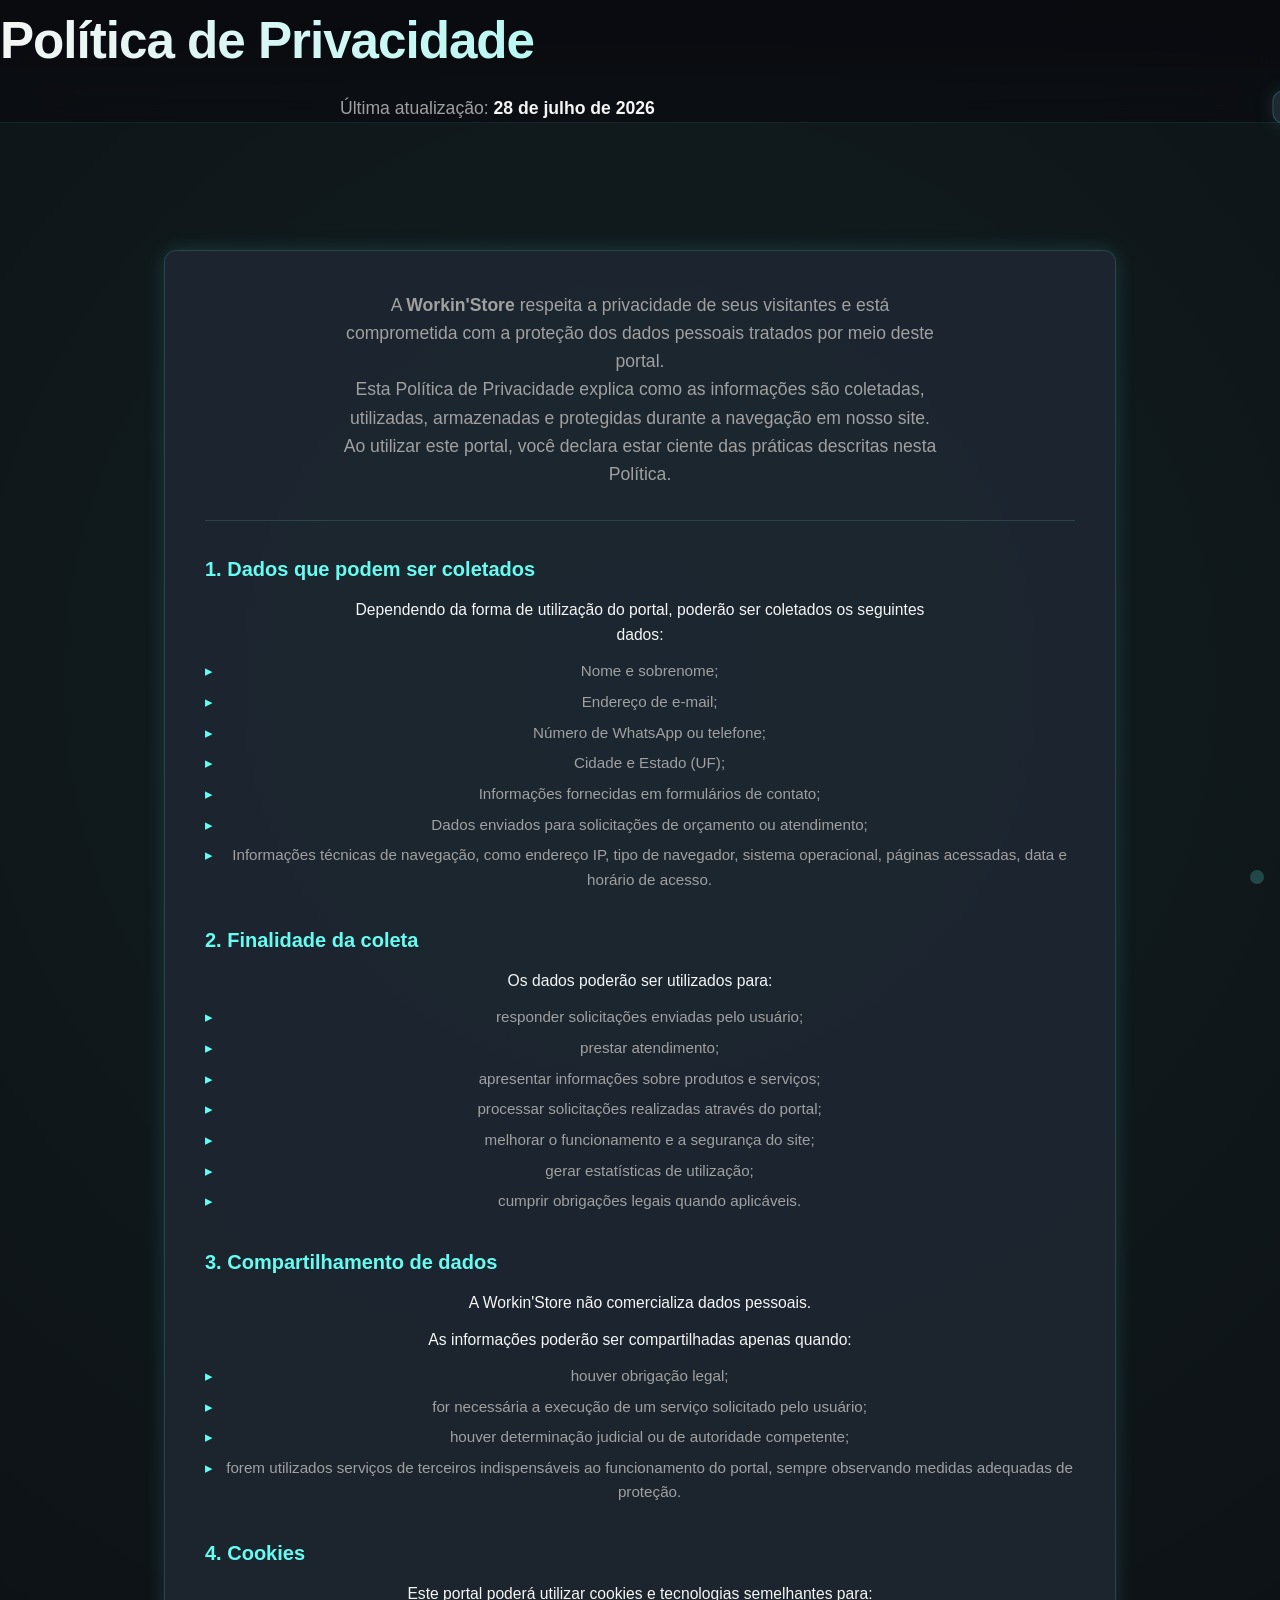
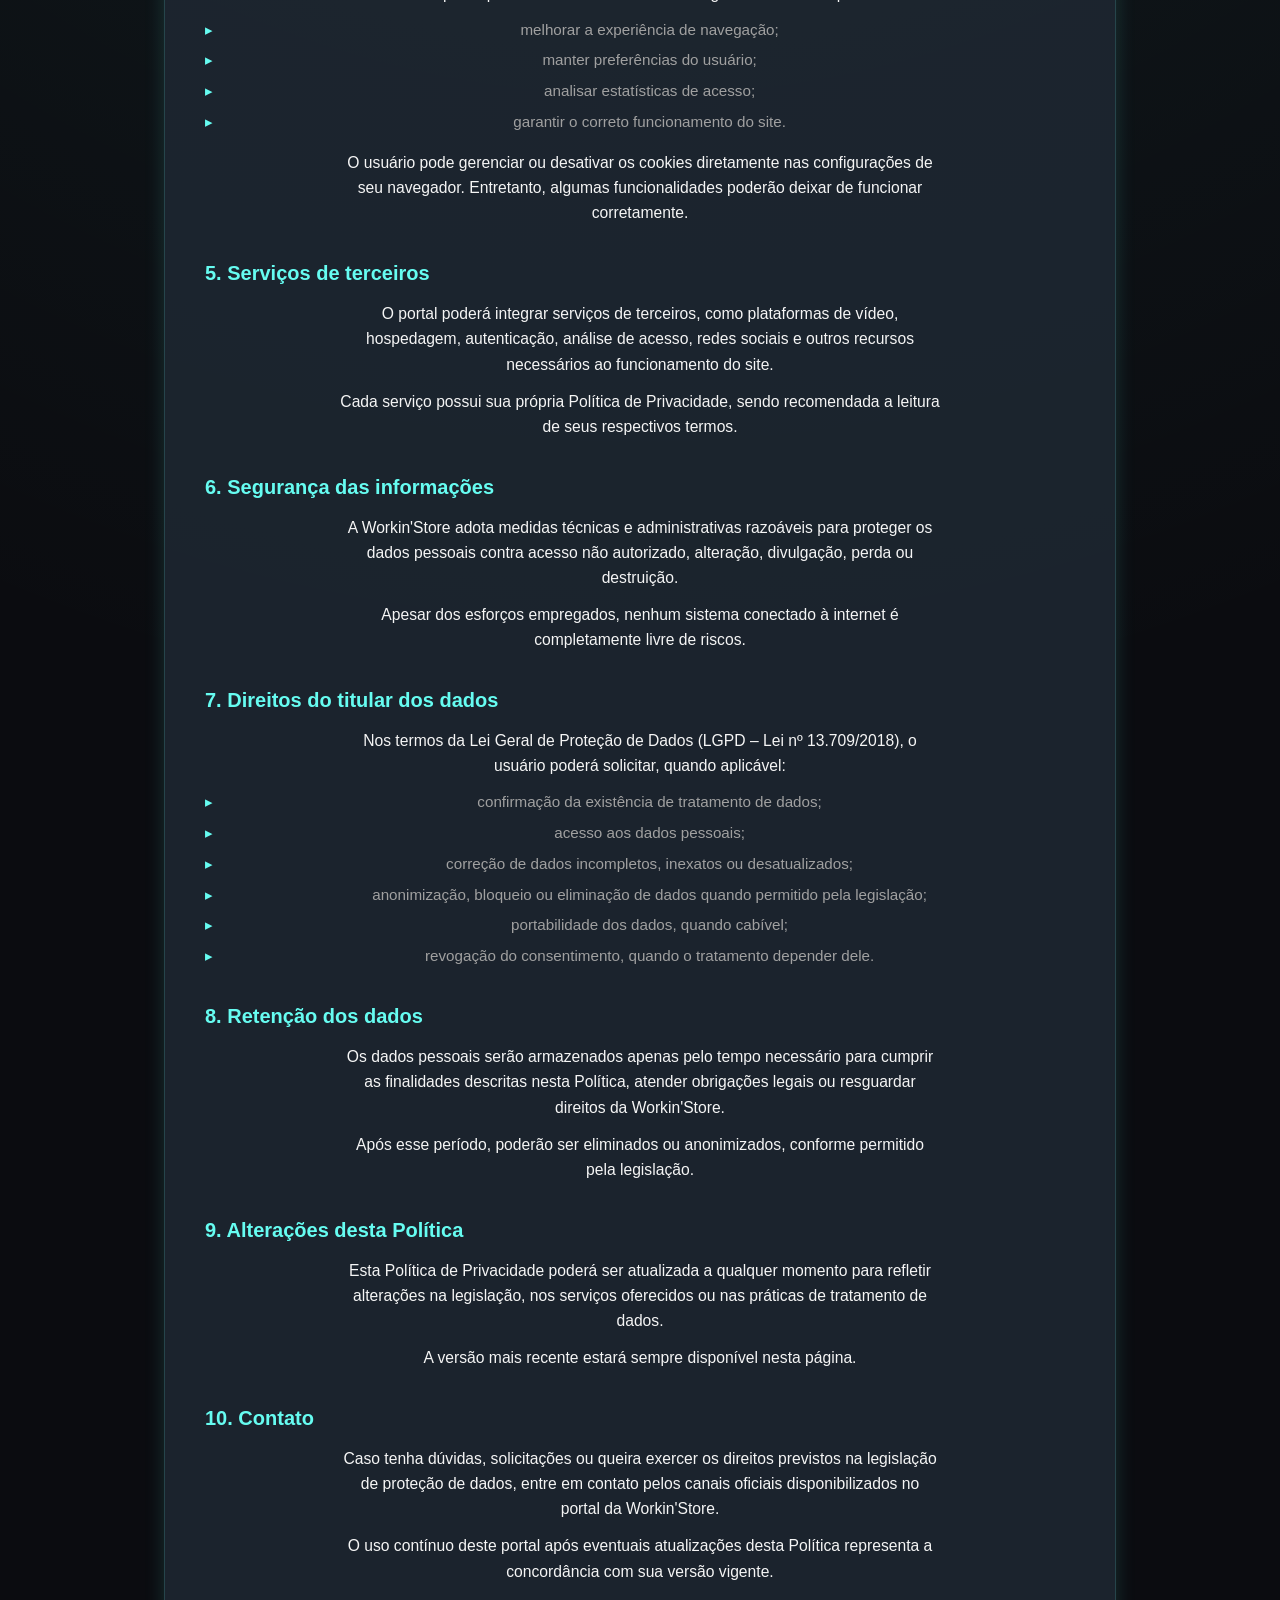
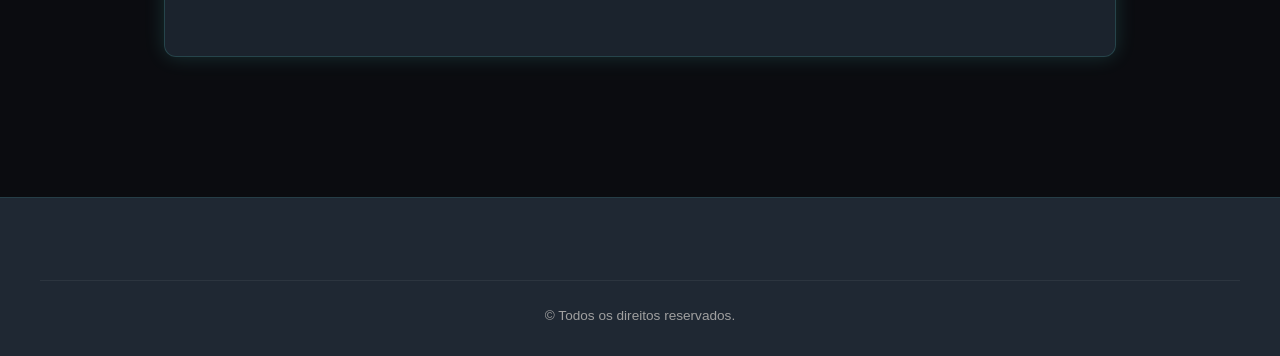
==== politicas/index.html @ 2ddf93f5 "Update index.html" ====
<!DOCTYPE html>
<html lang="pt-BR">
<head>
  <meta charset="UTF-8">
  <meta name="viewport" content="width=device-width, initial-scale=1.0">
  <title>Workin'Store | Políticas de privacidade</title>
  <meta name="description" content="Catálogo de produtos gamer com menu personalizável, admin exclusivo e integração Firebase.">
  <link rel="icon" type="image/x-icon" href="fav.ico">
  <link rel="stylesheet" href="style.css">
</head>
<body>

  <!-- Header / Navbar -->
  <header id="main-header">
    <nav>
      <a href="#" class="brand-area">
        <img id="logo-square" class="logo-square" src="[data-uri]" alt="Logo quadrado">
        <img id="logo-wide" class="logo-wide hidden" src="" alt="Logo escrito">
      </a>

      <ul class="menu-desktop" id="menu-desktop">
        <!-- Menu renderizado via JS -->
      </ul>

      <button class="menu-toggle-btn" onclick="toggleMobileMenu()" aria-label="Abrir menu">☰</button>
    </nav>
  </header>

  <!-- Mobile menu -->
  <div class="mobile-menu" id="mobile-menu">
    <ul id="mobile-menu-list">
      <!-- Menu mobile renderizado via JS -->
    </ul>
  </div>

  <!-- Hero -->
  <section class="hero">

 <!-- Seção da Política de Privacidade -->
<section class="privacy-section">
  <div class="privacy-container">
    <header class="privacy-header">
      <h1 class="privacy-title">Política de Privacidade</h1>
      <p class="privacy-updated">Última atualização: <span>28 de julho de 2026</span></p>
    </header>

    <div class="privacy-content">
      <p class="privacy-intro">A <strong>Workin'Store</strong> respeita a privacidade de seus visitantes e está comprometida com a proteção dos dados pessoais tratados por meio deste portal.</p>
      <p class="privacy-intro">Esta Política de Privacidade explica como as informações são coletadas, utilizadas, armazenadas e protegidas durante a navegação em nosso site.</p>
      <p class="privacy-intro">Ao utilizar este portal, você declara estar ciente das práticas descritas nesta Política.</p>

      <hr class="privacy-divider">

      <article class="privacy-block">
        <h2>1. Dados que podem ser coletados</h2>
        <p>Dependendo da forma de utilização do portal, poderão ser coletados os seguintes dados:</p>
        <ul class="privacy-list">
          <li>Nome e sobrenome;</li>
          <li>Endereço de e-mail;</li>
          <li>Número de WhatsApp ou telefone;</li>
          <li>Cidade e Estado (UF);</li>
          <li>Informações fornecidas em formulários de contato;</li>
          <li>Dados enviados para solicitações de orçamento ou atendimento;</li>
          <li>Informações técnicas de navegação, como endereço IP, tipo de navegador, sistema operacional, páginas acessadas, data e horário de acesso.</li>
        </ul>
      </article>

      <article class="privacy-block">
        <h2>2. Finalidade da coleta</h2>
        <p>Os dados poderão ser utilizados para:</p>
        <ul class="privacy-list">
          <li>responder solicitações enviadas pelo usuário;</li>
          <li>prestar atendimento;</li>
          <li>apresentar informações sobre produtos e serviços;</li>
          <li>processar solicitações realizadas através do portal;</li>
          <li>melhorar o funcionamento e a segurança do site;</li>
          <li>gerar estatísticas de utilização;</li>
          <li>cumprir obrigações legais quando aplicáveis.</li>
        </ul>
      </article>

      <article class="privacy-block">
        <h2>3. Compartilhamento de dados</h2>
        <p>A Workin'Store não comercializa dados pessoais.</p>
        <p>As informações poderão ser compartilhadas apenas quando:</p>
        <ul class="privacy-list">
          <li>houver obrigação legal;</li>
          <li>for necessária a execução de um serviço solicitado pelo usuário;</li>
          <li>houver determinação judicial ou de autoridade competente;</li>
          <li>forem utilizados serviços de terceiros indispensáveis ao funcionamento do portal, sempre observando medidas adequadas de proteção.</li>
        </ul>
      </article>

      <article class="privacy-block">
        <h2>4. Cookies</h2>
        <p>Este portal poderá utilizar cookies e tecnologias semelhantes para:</p>
        <ul class="privacy-list">
          <li>melhorar a experiência de navegação;</li>
          <li>manter preferências do usuário;</li>
          <li>analisar estatísticas de acesso;</li>
          <li>garantir o correto funcionamento do site.</li>
        </ul>
        <p>O usuário pode gerenciar ou desativar os cookies diretamente nas configurações de seu navegador. Entretanto, algumas funcionalidades poderão deixar de funcionar corretamente.</p>
      </article>

      <article class="privacy-block">
        <h2>5. Serviços de terceiros</h2>
        <p>O portal poderá integrar serviços de terceiros, como plataformas de vídeo, hospedagem, autenticação, análise de acesso, redes sociais e outros recursos necessários ao funcionamento do site.</p>
        <p>Cada serviço possui sua própria Política de Privacidade, sendo recomendada a leitura de seus respectivos termos.</p>
      </article>

      <article class="privacy-block">
        <h2>6. Segurança das informações</h2>
        <p>A Workin'Store adota medidas técnicas e administrativas razoáveis para proteger os dados pessoais contra acesso não autorizado, alteração, divulgação, perda ou destruição.</p>
        <p>Apesar dos esforços empregados, nenhum sistema conectado à internet é completamente livre de riscos.</p>
      </article>

      <article class="privacy-block">
        <h2>7. Direitos do titular dos dados</h2>
        <p>Nos termos da Lei Geral de Proteção de Dados (LGPD – Lei nº 13.709/2018), o usuário poderá solicitar, quando aplicável:</p>
        <ul class="privacy-list">
          <li>confirmação da existência de tratamento de dados;</li>
          <li>acesso aos dados pessoais;</li>
          <li>correção de dados incompletos, inexatos ou desatualizados;</li>
          <li>anonimização, bloqueio ou eliminação de dados quando permitido pela legislação;</li>
          <li>portabilidade dos dados, quando cabível;</li>
          <li>revogação do consentimento, quando o tratamento depender dele.</li>
        </ul>
      </article>

      <article class="privacy-block">
        <h2>8. Retenção dos dados</h2>
        <p>Os dados pessoais serão armazenados apenas pelo tempo necessário para cumprir as finalidades descritas nesta Política, atender obrigações legais ou resguardar direitos da Workin'Store.</p>
        <p>Após esse período, poderão ser eliminados ou anonimizados, conforme permitido pela legislação.</p>
      </article>

      <article class="privacy-block">
        <h2>9. Alterações desta Política</h2>
        <p>Esta Política de Privacidade poderá ser atualizada a qualquer momento para refletir alterações na legislação, nos serviços oferecidos ou nas práticas de tratamento de dados.</p>
        <p>A versão mais recente estará sempre disponível nesta página.</p>
      </article>

      <article class="privacy-block">
        <h2>10. Contato</h2>
        <p>Caso tenha dúvidas, solicitações ou queira exercer os direitos previstos na legislação de proteção de dados, entre em contato pelos canais oficiais disponibilizados no portal da Workin'Store.</p>
        <p>O uso contínuo deste portal após eventuais atualizações desta Política representa a concordância com sua versão vigente.</p>
      </article>
    </div>
  </div>
</section>



  </section>


  <!-- Painel Admin -->
  <section id="admin-panel" class="admin-panel hidden">
    <h2>⚙️ Painel Administrativo</h2>

    <div class="admin-tabs">
      <button class="tab-btn active" id="btn-produtos-tab">Produtos</button>
      <button class="tab-btn" id="btn-menu-tab">Menu</button>
      <button class="tab-btn" id="btn-brand-tab">Marca</button>
      <button class="tab-btn" id="btn-footer-tab">Rodapé</button>
    </div>

    <!-- Produtos -->
    <div id="produtos-tab" class="admin-section active">
      <h3 id="produto-form-title">Adicionar produto</h3>
      <form id="produto-form">
        <div class="form-grid">
          <div class="form-group">
            <label for="produto-titulo">Título</label>
            <input type="text" id="produto-titulo" required>
          </div>
          <div class="form-group">
            <label for="produto-preco">Preço</label>
            <input type="number" id="produto-preco" step="0.01" required>
          </div>
          <div class="form-group full">
            <label for="produto-descricao">Descrição</label>
            <textarea id="produto-descricao" required></textarea>
          </div>
          <div class="form-group">
            <label for="produto-cidades">Cidades / Local de venda</label>
            <input type="text" id="produto-cidades" placeholder="Ex: Nacional ou São Paulo, Rio de Janeiro">
          </div>
          <div class="form-group">
            <label for="produto-comprar">Link de compra</label>
            <input type="url" id="produto-comprar" placeholder="https://...">
          </div>
          <div class="form-group">
            <label for="produto-imagem-file">Imagem do produto (arquivo)</label>
            <input type="file" id="produto-imagem-file" accept="image/*">
          </div>
          <div class="form-group">
            <label for="produto-imagem-url">ou imagem por link externo</label>
            <input type="url" id="produto-imagem-url" placeholder="https://...">
          </div>
          <div class="form-group full">
            <label>Gatilhos de marketing</label>
            <div id="triggers-options"></div>
          </div>
        </div>
        <div class="form-actions">
          <button type="submit" class="btn-save">Salvar produto</button>
          <button type="button" id="produto-cancel" class="btn-cancel hidden">Cancelar</button>
        </div>
      </form>

      <h3 style="margin-top:2rem;">Produtos cadastrados</h3>
      <div class="admin-list" id="produtos-list">
        <!-- Lista via JS -->
      </div>
    </div>

    <!-- Menu -->
    <div id="menu-tab" class="admin-section">
      <div class="help-text">
        <strong>Como criar um menu misto (links diretos + submenus):</strong><br>
        • Para um <strong>link direto</strong> no topo, preencha <em>Nome</em> e <em>Link</em> e deixe <em>Item pai</em> como "Nenhum".<br>
        • Para criar um <strong>submenu</strong>, primeiro cadastre o item de topo (pode deixar o link em branco). Depois, ao cadastrar um novo item, selecione esse item como <em>Item pai</em>. O sistema detecta automaticamente: itens com filhos viram botões de submenu; itens sem filhos viram links diretos.<br>
        • Os subitens sempre aparecem como links dentro do menu expandido.
      </div>

      <h3 id="menu-form-title">Adicionar item de menu</h3>
      <form id="menu-form">
        <div class="form-grid">
          <div class="form-group">
            <label for="menu-name">Nome</label>
            <input type="text" id="menu-name" required>
          </div>
          <div class="form-group">
            <label for="menu-link">Link</label>
            <input type="text" id="menu-link" placeholder="#produtos ou https://...">
          </div>
          <div class="form-group">
            <label for="menu-parent">Item pai</label>
            <select id="menu-parent">
              <option value="">Nenhum (item de topo)</option>
              <!-- Preenchido via JS -->
            </select>
          </div>
        </div>
        <div class="form-actions">
          <button type="submit" class="btn-save">Salvar item</button>
          <button type="button" id="menu-cancel" class="btn-cancel hidden">Cancelar</button>
        </div>
      </form>

      <h3 style="margin-top:2rem;">Itens do menu</h3>
      <div class="admin-list" id="menu-list">
        <!-- Lista via JS -->
      </div>
    </div>

    <!-- Marca -->
    <div id="brand-tab" class="admin-section">
      <h3>Logo e identidade</h3>
      <form id="brand-form">
        <div class="form-grid">
          <div class="form-group">
            <label for="brand-square-file">Logo quadrada (arquivo)</label>
            <input type="file" id="brand-square-file" accept="image/*">
          </div>
          <div class="form-group">
            <label for="brand-square-url">ou logo quadrada por link</label>
            <input type="url" id="brand-square-url" placeholder="https://...">
          </div>
          <div class="form-group">
            <label for="brand-wide-file">Logo escrita larga (arquivo)</label>
            <input type="file" id="brand-wide-file" accept="image/*">
          </div>
          <div class="form-group">
            <label for="brand-wide-url">ou logo escrita por link</label>
            <input type="url" id="brand-wide-url" placeholder="https://...">
          </div>
        </div>
        <div class="form-actions">
          <button type="submit" class="btn-save">Salvar marca</button>
        </div>
      </form>
    </div>

    <!-- Rodapé -->
    <div id="footer-tab" class="admin-section">
      <h3>Rodapé</h3>
      <form id="footer-form">
        <div class="form-grid">
          <div class="form-group full">
            <label for="footer-copyright">Texto de direitos reservados</label>
            <input type="text" id="footer-copyright-input">
          </div>
          <div class="form-group full">
            <label for="footer-columns-json">Colunas e links (JSON)</label>
            <textarea id="footer-columns-json" rows="10"></textarea>
          </div>
        </div>
        <div class="form-actions">
          <button type="submit" class="btn-save">Salvar rodapé</button>
        </div>
      </form>
    </div>

    <button id="logout-btn" class="btn-danger" style="margin-top:2rem;" type="button">Sair da área administrativa</button>
  </section>

  <!-- Footer -->
  <footer>
    <div class="footer-content" id="footer-columns">
      <!-- Colunas via JS -->
    </div>
    <div class="footer-bottom">
      <p id="footer-copyright">© Todos os direitos reservados.</p>
    </div>
  </footer>

  <!-- Área restrita discreta -->
  <div class="restricted-dot" id="restricted-dot" title="Área restrita"></div>

  <!-- Modal Login -->
  <div class="modal-overlay" id="login-modal">
    <div class="modal" style="max-width:420px;">
      <div class="modal-header">
        <h3>Área restrita</h3>
        <button class="modal-close" aria-label="Fechar">×</button>
      </div>
      <div class="modal-body">
        <div id="login-loader" class="login-loader">
          <div class="spinner"></div>
          <p class="login-message">Autenticando...</p>
        </div>
        <form id="login-form">
          <div class="form-grid">
            <div class="form-group full">
              <label for="login-email">E-mail</label>
              <input type="email" id="login-email" required autofocus>
            </div>
            <div class="form-group full">
              <label for="login-password">Senha</label>
              <input type="password" id="login-password" required>
            </div>
          </div>
          <button type="submit" class="btn-primary" style="margin-top:1rem;">Entrar</button>
        </form>
      </div>
    </div>
  </div>

  <!-- Modal Produto -->
  <div class="modal-overlay" id="produto-modal">
    <div class="modal">
      <div class="modal-header">
        <h3 id="modal-title">Produto</h3>
        <button class="modal-close" aria-label="Fechar">×</button>
      </div>
      <div class="modal-body">
        <img id="modal-img" class="modal-img" src="" alt="Produto">
        <p id="modal-desc" class="modal-desc"></p>
        <div id="modal-triggers" class="modal-triggers"></div>
        <div class="modal-info">
          <div class="info-box">
            <label>Disponibilidade</label>
            <span id="modal-cities"></span>
          </div>
          <div class="info-box">
            <label>Preço</label>
            <span id="modal-price"></span>
          </div>
        </div>
        <a id="modal-buy" href="#" class="btn-primary" target="_blank">Comprar agora</a>
      </div>
    </div>
  </div>

  <!-- Toast -->
  <div id="toast" class="toast"></div>

  <!-- Firebase -->

  <script src="https://www.gstatic.com/firebasejs/8.10.1/firebase-app.js"></script>
  <script src="https://www.gstatic.com/firebasejs/8.10.1/firebase-auth.js"></script>
  <script src="https://www.gstatic.com/firebasejs/8.10.1/firebase-database.js"></script>

  <script src="script.js"></script>
</body>
</html>
---- politicas/style.css ----
:root {
  --bg: #0b0c10;
  --bg-2: #1f2833;
  --surface: rgba(31, 40, 51, 0.85);
  --surface-solid: #1f2833;
  --primary: #66fcf1;
  --primary-dim: #45a29e;
  --accent: #c5c6c7;
  --text: #f5f5f5;
  --text-muted: #a0a0a0;
  --danger: #ff4d4d;
  --success: #4caf50;
  --shadow: 0 0 20px rgba(102, 252, 241, 0.15);
  --radius: 12px;
  --transition: 0.3s cubic-bezier(0.25, 0.8, 0.25, 1);
}

* {
  margin: 0;
  padding: 0;
  box-sizing: border-box;
}

html {
  scroll-behavior: smooth;
}

body {
  font-family: 'Segoe UI', Tahoma, Geneva, Verdana, sans-serif;
  background: var(--bg);
  color: var(--text);
  min-height: 100vh;
  line-height: 1.6;
}

a {
  text-decoration: none;
  color: inherit;
}

button {
  cursor: pointer;
  border: none;
  font-family: inherit;
}

img {
  max-width: 100%;
  display: block;
}

/* Header e Navbar */
header {
  position: fixed;
  top: 0;
  left: 0;
  width: 100%;
  z-index: 1000;
  background: rgba(11, 12, 16, 0.72);
  backdrop-filter: blur(14px);
  -webkit-backdrop-filter: blur(14px);
  border-bottom: 1px solid rgba(102, 252, 241, 0.1);
  transition: var(--transition);
}

header.scrolled {
  background: rgba(11, 12, 16, 0.92);
  box-shadow: 0 4px 30px rgba(0, 0, 0, 0.4);
}

nav {
  max-width: 1200px;
  margin: 0 auto;
  padding: 0 1.5rem;
  height: 70px;
  display: flex;
  align-items: center;
  justify-content: space-between;
}

.brand-area {
  display: flex;
  align-items: center;
  gap: 0.75rem;
}

.logo-square {
  width: 42px;
  height: 42px;
  object-fit: contain;
  border-radius: 8px;
  transition: var(--transition);
}

.logo-wide {
  height: 32px;
  max-width: 160px;
  object-fit: contain;
  transition: var(--transition);
}

.logo-square:hover,
.logo-wide:hover {
  transform: scale(1.05) rotate(-2deg);
  filter: drop-shadow(0 0 8px var(--primary));
}

/* Menu desktop */
.menu-desktop {
  display: flex;
  align-items: center;
  gap: 0.5rem;
  list-style: none;
}

.menu-item {
  position: relative;
}

.menu-link,
.menu-toggle {
  display: block;
  padding: 0.6rem 1rem;
  color: var(--text);
  font-weight: 500;
  font-size: 0.95rem;
  border-radius: var(--radius);
  transition: var(--transition);
  position: relative;
  overflow: hidden;
}

.menu-link::after,
.menu-toggle::after {
  content: '';
  position: absolute;
  bottom: 0;
  left: 50%;
  width: 0;
  height: 2px;
  background: var(--primary);
  transition: var(--transition);
  transform: translateX(-50%);
}

.menu-link:hover,
.menu-toggle:hover {
  color: var(--primary);
  background: rgba(102, 252, 241, 0.08);
}

.menu-link:hover::after,
.menu-toggle:hover::after {
  width: 80%;
}

.menu-toggle .arrow {
  display: inline-block;
  margin-left: 0.4rem;
  transition: var(--transition);
  font-size: 0.75rem;
}

.menu-item:hover .arrow {
  transform: rotate(180deg);
}

/* Submenu */
.submenu {
  position: absolute;
  top: 100%;
  left: 0;
  min-width: 200px;
  background: var(--surface);
  backdrop-filter: blur(14px);
  border: 1px solid rgba(102, 252, 241, 0.15);
  border-radius: var(--radius);
  padding: 0.5rem;
  opacity: 0;
  visibility: hidden;
  transform: translateY(10px);
  transition: var(--transition);
  box-shadow: var(--shadow);
  list-style: none;
  z-index: 1001;
}

.menu-item:hover > .submenu {
  opacity: 1;
  visibility: visible;
  transform: translateY(0);
}

.submenu .menu-link {
  padding: 0.55rem 0.9rem;
  border-radius: 8px;
  font-size: 0.9rem;
}

.submenu .menu-link:hover {
  background: rgba(102, 252, 241, 0.12);
  padding-left: 1.1rem;
}

/* Mobile menu */
.menu-toggle-btn {
  display: none;
  background: transparent;
  color: var(--text);
  font-size: 1.6rem;
  padding: 0.4rem;
  border-radius: 8px;
  transition: var(--transition);
}

.menu-toggle-btn:hover {
  color: var(--primary);
  background: rgba(102, 252, 241, 0.1);
}

.mobile-menu {
  position: fixed;
  top: 70px;
  left: 0;
  width: 100%;
  max-height: 0;
  overflow: hidden;
  background: rgba(11, 12, 16, 0.96);
  backdrop-filter: blur(16px);
  border-bottom: 1px solid rgba(102, 252, 241, 0.15);
  transition: max-height 0.35s ease;
  z-index: 999;
}

.mobile-menu.open {
  max-height: 85vh;
  overflow-y: auto;
}

.mobile-menu ul {
  list-style: none;
  padding: 1rem 1.5rem;
}

.mobile-menu li {
  border-bottom: 1px solid rgba(255, 255, 255, 0.06);
}

.mobile-menu a,
.mobile-menu .submenu-toggle {
  display: block;
  padding: 0.9rem 0;
  color: var(--text);
  font-weight: 500;
  transition: var(--transition);
}

.mobile-menu a:hover,
.mobile-menu .submenu-toggle:hover {
  color: var(--primary);
  padding-left: 0.5rem;
}

.mobile-submenu {
  max-height: 0;
  overflow: hidden;
  transition: max-height 0.3s ease;
  padding-left: 1rem;
}

.mobile-submenu.open {
  max-height: 500px;
}

/* Hero */
.hero {
  padding: 130px 1.5rem 60px;
  text-align: center;
  background: radial-gradient(circle at 50% 20%, rgba(102, 252, 241, 0.08), transparent 60%);
}

.hero h1 {
  font-size: clamp(2rem, 5vw, 3.2rem);
  font-weight: 800;
  letter-spacing: -0.02em;
  margin-bottom: 0.75rem;
  background: linear-gradient(90deg, var(--text), var(--primary));
  -webkit-background-clip: text;
  -webkit-text-fill-color: transparent;
}

.hero p {
  color: var(--text-muted);
  font-size: 1.1rem;
  max-width: 600px;
  margin: 0 auto;
}

/* Produtos */
.catalogo {
  max-width: 1200px;
  margin: 0 auto;
  padding: 40px 1.5rem 80px;
}

.catalogo h2 {
  font-size: 1.8rem;
  margin-bottom: 1.5rem;
  display: flex;
  align-items: center;
  gap: 0.6rem;
}

.catalogo h2::before {
  content: '';
  width: 6px;
  height: 28px;
  background: var(--primary);
  border-radius: 3px;
}

.grid {
  display: grid;
  grid-template-columns: repeat(auto-fill, minmax(260px, 1fr));
  gap: 1.5rem;
}

@media (max-width: 640px) {
  .grid {
    grid-template-columns: repeat(2, 1fr);
    gap: 1rem;
  }
}

.card {
  background: var(--surface);
  border: 1px solid rgba(102, 252, 241, 0.1);
  border-radius: var(--radius);
  overflow: hidden;
  transition: var(--transition);
  cursor: pointer;
  position: relative;
}

.card:hover {
  transform: translateY(-8px) scale(1.01);
  box-shadow: var(--shadow);
  border-color: rgba(102, 252, 241, 0.35);
}

.card-img {
  width: 100%;
  aspect-ratio: 4 / 3;
  object-fit: cover;
  transition: var(--transition);
}

.card:hover .card-img {
  transform: scale(1.06);
}

.card-body {
  padding: 1rem;
}

.card-title {
  font-size: 1.05rem;
  font-weight: 700;
  margin-bottom: 0.4rem;
  color: var(--text);
}

.card-desc {
  font-size: 0.85rem;
  color: var(--text-muted);
  display: -webkit-box;
  -webkit-line-clamp: 2;
  -webkit-box-orient: vertical;
  overflow: hidden;
}

.card-price {
  margin-top: 0.75rem;
  font-weight: 700;
  color: var(--primary);
  font-size: 1.1rem;
}

.trigger-badges {
  position: absolute;
  top: 10px;
  right: 10px;
  display: flex;
  flex-direction: column;
  gap: 0.35rem;
}

.badge {
  font-size: 0.65rem;
  font-weight: 700;
  text-transform: uppercase;
  padding: 0.25rem 0.5rem;
  border-radius: 20px;
  background: var(--primary);
  color: var(--bg);
  box-shadow: 0 2px 8px rgba(0, 0, 0, 0.3);
}

.badge.hot {
  background: var(--danger);
  color: #fff;
}

.badge.new {
  background: var(--success);
  color: #fff;
}

/* Paginação */
.pagination {
  display: flex;
  justify-content: center;
  align-items: center;
  gap: 0.5rem;
  margin-top: 2.5rem;
  flex-wrap: wrap;
}

.pagination button {
  width: 38px;
  height: 38px;
  border-radius: 50%;
  background: var(--surface);
  color: var(--text);
  border: 1px solid rgba(102, 252, 241, 0.15);
  transition: var(--transition);
  font-weight: 600;
}

.pagination button:hover:not(:disabled) {
  background: var(--primary);
  color: var(--bg);
  border-color: var(--primary);
}

.pagination button.active {
  background: var(--primary);
  color: var(--bg);
  border-color: var(--primary);
  box-shadow: 0 0 15px rgba(102, 252, 241, 0.3);
}

.pagination button:disabled {
  opacity: 0.4;
  cursor: not-allowed;
}

/* Footer */
footer {
  background: var(--bg-2);
  border-top: 1px solid rgba(102, 252, 241, 0.1);
  padding: 50px 1.5rem 30px;
  position: relative;
}

.footer-content {
  max-width: 1200px;
  margin: 0 auto;
  display: grid;
  grid-template-columns: repeat(auto-fit, minmax(220px, 1fr));
  gap: 2rem;
}

.footer-col h4 {
  color: var(--primary);
  font-size: 1rem;
  margin-bottom: 1rem;
  text-transform: uppercase;
  letter-spacing: 0.05em;
}

.footer-col p,
.footer-col a {
  color: var(--text-muted);
  font-size: 0.9rem;
  display: block;
  margin-bottom: 0.5rem;
  transition: var(--transition);
}

.footer-col a:hover {
  color: var(--primary);
  padding-left: 0.3rem;
}

.footer-bottom {
  max-width: 1200px;
  margin: 2rem auto 0;
  padding-top: 1.5rem;
  border-top: 1px solid rgba(255, 255, 255, 0.06);
  text-align: center;
  color: var(--text-muted);
  font-size: 0.85rem;
}

/* Área restrita discreta */
.restricted-dot {
  position: fixed;
  bottom: 16px;
  right: 16px;
  width: 14px;
  height: 14px;
  border-radius: 50%;
  background: var(--primary-dim);
  opacity: 0.35;
  cursor: pointer;
  transition: var(--transition);
  z-index: 998;
  border: 2px solid transparent;
}

.restricted-dot:hover {
  opacity: 1;
  background: var(--primary);
  box-shadow: 0 0 15px var(--primary);
  transform: scale(1.2);
}

/* Modals */
.modal-overlay {
  position: fixed;
  inset: 0;
  background: rgba(0, 0, 0, 0.78);
  backdrop-filter: blur(8px);
  display: flex;
  align-items: center;
  justify-content: center;
  padding: 1rem;
  z-index: 2000;
  opacity: 0;
  visibility: hidden;
  transition: var(--transition);
}

.modal-overlay.open {
  opacity: 1;
  visibility: visible;
}

.modal {
  background: var(--surface-solid);
  border: 1px solid rgba(102, 252, 241, 0.2);
  border-radius: var(--radius);
  width: 100%;
  max-width: 480px;
  max-height: 85vh;
  overflow-y: auto;
  transform: scale(0.92) translateY(20px);
  transition: var(--transition);
  box-shadow: 0 20px 60px rgba(0, 0, 0, 0.6);
  scrollbar-width: none;
  -ms-overflow-style: none;
}

.modal::-webkit-scrollbar {
  width: 0;
  height: 0;
  display: none;
}

.modal-overlay.open .modal {
  transform: scale(1) translateY(0);
}

.modal-header {
  display: flex;
  justify-content: space-between;
  align-items: center;
  padding: 0.9rem 1rem;
  border-bottom: 1px solid rgba(255, 255, 255, 0.08);
}

.modal-header h3 {
  font-size: 1.1rem;
  color: var(--primary);
}

.modal-close {
  background: transparent;
  color: var(--text-muted);
  font-size: 1.4rem;
  line-height: 1;
  transition: var(--transition);
}

.modal-close:hover {
  color: var(--danger);
  transform: rotate(90deg);
}

.modal-body {
  padding: 1rem;
}

.modal-img {
  width: 100%;
  max-height: 240px;
  object-fit: cover;
  border-radius: var(--radius);
  margin-bottom: 0.85rem;
  border: 1px solid rgba(102, 252, 241, 0.15);
}

.modal-desc {
  color: var(--text);
  font-size: 0.9rem;
  line-height: 1.5;
  margin-bottom: 0.85rem;
}

.modal-triggers {
  display: flex;
  flex-wrap: wrap;
  gap: 0.4rem;
  margin-bottom: 0.9rem;
}

.modal-triggers:empty {
  display: none;
}

.modal-triggers .badge {
  font-size: 0.72rem;
  font-weight: 800;
  padding: 0.35rem 0.7rem;
  letter-spacing: 0.03em;
  color: #ffffff;
  background: var(--primary);
  color: #0a0a12;
  text-shadow: none;
  box-shadow: 0 2px 10px rgba(0, 0, 0, 0.4);
}

.modal-triggers .badge.hot {
  background: var(--danger);
  color: #ffffff;
}

.modal-triggers .badge.new {
  background: var(--success);
  color: #ffffff;
}

.modal-info {
  display: flex;
  flex-wrap: wrap;
  gap: 0.75rem;
  margin-bottom: 1rem;
}

.info-box {
  background: var(--bg);
  border: 1px solid rgba(102, 252, 241, 0.1);
  border-radius: 8px;
  padding: 0.6rem 0.85rem;
  flex: 1;
  min-width: 130px;
}

.info-box label {
  display: block;
  font-size: 0.7rem;
  color: var(--text-muted);
  text-transform: uppercase;
  letter-spacing: 0.05em;
  margin-bottom: 0.2rem;
}

.info-box span {
  font-weight: 700;
  color: var(--text);
  font-size: 0.95rem;
}

.btn-primary {
  display: inline-flex;
  align-items: center;
  justify-content: center;
  gap: 0.5rem;
  background: linear-gradient(90deg, var(--primary), var(--primary-dim));
  color: var(--bg);
  font-weight: 700;
  padding: 0.85rem 1.5rem;
  border-radius: var(--radius);
  transition: var(--transition);
  text-transform: uppercase;
  letter-spacing: 0.03em;
  width: 100%;
}

.btn-primary:hover {
  box-shadow: 0 0 25px rgba(102, 252, 241, 0.35);
  transform: translateY(-2px);
}

/* Admin panel */
.admin-panel {
  max-width: 1200px;
  margin: 0 auto;
  padding: 40px 1.5rem 80px;
}

.admin-panel h2 {
  font-size: 1.8rem;
  margin-bottom: 1.5rem;
  color: var(--primary);
}

.admin-tabs {
  display: flex;
  gap: 0.5rem;
  flex-wrap: wrap;
  margin-bottom: 1.5rem;
  border-bottom: 1px solid rgba(102, 252, 241, 0.15);
  padding-bottom: 0.75rem;
}

.tab-btn {
  padding: 0.6rem 1.1rem;
  border-radius: 8px;
  background: var(--surface);
  color: var(--text);
  font-weight: 600;
  transition: var(--transition);
  border: 1px solid transparent;
}

.tab-btn:hover {
  background: rgba(102, 252, 241, 0.1);
}

.tab-btn.active {
  background: rgba(102, 252, 241, 0.15);
  color: var(--primary);
  border-color: rgba(102, 252, 241, 0.3);
}

.admin-section {
  display: none;
}

.admin-section.active {
  display: block;
}

.form-grid {
  display: grid;
  grid-template-columns: repeat(auto-fit, minmax(240px, 1fr));
  gap: 1rem;
  margin-bottom: 1.5rem;
}

.form-group {
  display: flex;
  flex-direction: column;
  gap: 0.4rem;
}

.form-group.full {
  grid-column: 1 / -1;
}

.form-group label {
  font-size: 0.85rem;
  color: var(--text-muted);
  font-weight: 600;
}

.form-group input,
.form-group textarea,
.form-group select {
  background: var(--bg);
  border: 1px solid rgba(102, 252, 241, 0.15);
  border-radius: 8px;
  padding: 0.75rem 1rem;
  color: var(--text);
  font-size: 0.95rem;
  transition: var(--transition);
}

.form-group input:focus,
.form-group textarea:focus,
.form-group select:focus {
  outline: none;
  border-color: var(--primary);
  box-shadow: 0 0 0 3px rgba(102, 252, 241, 0.1);
}

.form-group textarea {
  min-height: 100px;
  resize: vertical;
}

.form-actions {
  display: flex;
  gap: 0.75rem;
  flex-wrap: wrap;
}

.btn-save {
  background: var(--success);
  color: #fff;
  padding: 0.75rem 1.5rem;
  border-radius: 8px;
  font-weight: 700;
  transition: var(--transition);
}

.btn-save:hover {
  filter: brightness(1.1);
}

.btn-cancel {
  background: var(--surface);
  color: var(--text);
  padding: 0.75rem 1.5rem;
  border-radius: 8px;
  font-weight: 700;
  transition: var(--transition);
}

.btn-cancel:hover {
  background: rgba(255, 255, 255, 0.08);
}

.btn-danger {
  background: var(--danger);
  color: #fff;
  padding: 0.6rem 1rem;
  border-radius: 8px;
  font-weight: 700;
  transition: var(--transition);
}

.btn-danger:hover {
  filter: brightness(1.1);
}

/* Listas admin */
.admin-list {
  display: flex;
  flex-direction: column;
  gap: 0.75rem;
}

.admin-list-item {
  background: var(--bg);
  border: 1px solid rgba(102, 252, 241, 0.1);
  border-radius: var(--radius);
  padding: 1rem;
  display: flex;
  justify-content: space-between;
  align-items: center;
  gap: 1rem;
  transition: var(--transition);
}

.admin-list-item:hover {
  border-color: rgba(102, 252, 241, 0.25);
}

.admin-list-item div strong {
  color: var(--primary);
}

.admin-list-item small {
  color: var(--text-muted);
}

.admin-list-actions {
  display: flex;
  gap: 0.5rem;
}

.help-text {
  background: rgba(102, 252, 241, 0.08);
  border-left: 4px solid var(--primary);
  padding: 1rem;
  border-radius: 0 8px 8px 0;
  margin-bottom: 1rem;
  color: var(--text-muted);
  font-size: 0.9rem;
}

.help-text strong {
  color: var(--primary);
}

/* Login loader */
.login-loader {
  display: none;
  flex-direction: column;
  align-items: center;
  gap: 1rem;
  margin: 1.5rem 0;
}

.login-loader.active {
  display: flex;
}

.spinner {
  width: 50px;
  height: 50px;
  border: 3px solid rgba(102, 252, 241, 0.2);
  border-top-color: var(--primary);
  border-radius: 50%;
  animation: spin 1s linear infinite;
  box-shadow: 0 0 15px rgba(102, 252, 241, 0.2);
}

@keyframes spin {
  to {
    transform: rotate(360deg);
  }
}

.login-message {
  text-align: center;
  color: var(--text-muted);
  font-size: 0.9rem;
}

.hidden {
  display: none !important;
}

/* Notificações */
.toast {
  position: fixed;
  top: 90px;
  right: 1rem;
  background: var(--surface-solid);
  border: 1px solid rgba(102, 252, 241, 0.2);
  border-radius: var(--radius);
  padding: 1rem 1.25rem;
  box-shadow: var(--shadow);
  z-index: 3000;
  transform: translateX(120%);
  transition: transform 0.4s cubic-bezier(0.175, 0.885, 0.32, 1.275);
  max-width: 320px;
}

.toast.show {
  transform: translateX(0);
}

.toast.success {
  border-color: var(--success);
}

.toast.error {
  border-color: var(--danger);
}

/* Responsivo */
@media (max-width: 900px) {
  .menu-desktop {
    display: none;
  }

  .menu-toggle-btn {
    display: block;
  }

  .hero {
    padding-top: 110px;
  }

  .footer-content {
    grid-template-columns: 1fr;
  }
}

@media (max-width: 640px) {
  .card-title {
    font-size: 0.9rem;
  }

  .card-desc {
    font-size: 0.75rem;
  }

  .card-price {
    font-size: 0.95rem;
  }

  .modal-info {
    flex-direction: column;
    gap: 0.5rem;
  }

  .modal {
    max-width: 94vw;
    max-height: 88vh;
  }

  .modal-header { padding: 0.75rem 0.9rem; }
  .modal-header h3 { font-size: 1rem; }
  .modal-body { padding: 0.85rem; }
  .modal-img { max-height: 200px; }
  .modal-desc { font-size: 0.85rem; }


  .admin-list-item {
    flex-direction: column;
    align-items: flex-start;
  }
}

/* Animação de entrada */
@keyframes fadeInUp {
  from {
    opacity: 0;
    transform: translateY(20px);
  }
  to {
    opacity: 1;
    transform: translateY(0);
  }
}

.card,
.footer-col,
.info-box {
  animation: fadeInUp 0.5s ease both;
}

/* Estilos para a Seção de Política de Privacidade */
.privacy-section {
  max-width: 1000px;
  margin: 0 auto;
  padding: 120px 1.5rem 80px;
}

.privacy-container {
  background: var(--surface);
  border: 1px solid rgba(102, 252, 241, 0.15);
  border-radius: var(--radius);
  padding: 2.5rem;
  box-shadow: var(--shadow);
}

.privacy-header {
  margin-bottom: 2rem;
  text-align: left;
}

.privacy-title {
  font-size: clamp(1.8rem, 4vw, 2.5rem);
  color: var(--primary);
  margin-bottom: 0.5rem;
}

.privacy-updated {
  color: var(--text-muted);
  font-size: 0.9rem;
}

.privacy-updated span {
  color: var(--text);
  font-weight: 600;
}

.privacy-intro {
  margin-bottom: 1rem;
  font-size: 1.05rem;
  color: var(--text);
}

.privacy-divider {
  border: 0;
  height: 1px;
  background: rgba(102, 252, 241, 0.15);
  margin: 2rem 0;
}

.privacy-block {
  margin-bottom: 2rem;
}

.privacy-block h2 {
  font-size: 1.25rem;
  color: var(--primary);
  margin-bottom: 0.75rem;
  display: flex;
  align-items: center;
  gap: 0.5rem;
}

.privacy-block p {
  color: var(--text);
  margin-bottom: 0.75rem;
  font-size: 0.98rem;
}

.privacy-list {
  list-style-type: none;
  padding-left: 1.2rem;
  margin-bottom: 1rem;
}

.privacy-list li {
  position: relative;
  color: var(--text-muted);
  margin-bottom: 0.4rem;
  font-size: 0.95rem;
}

.privacy-list li::before {
  content: '▸';
  position: absolute;
  left: -1.2rem;
  color: var(--primary);
}

@media (max-width: 640px) {
  .privacy-container {
    padding: 1.5rem;
  }
}
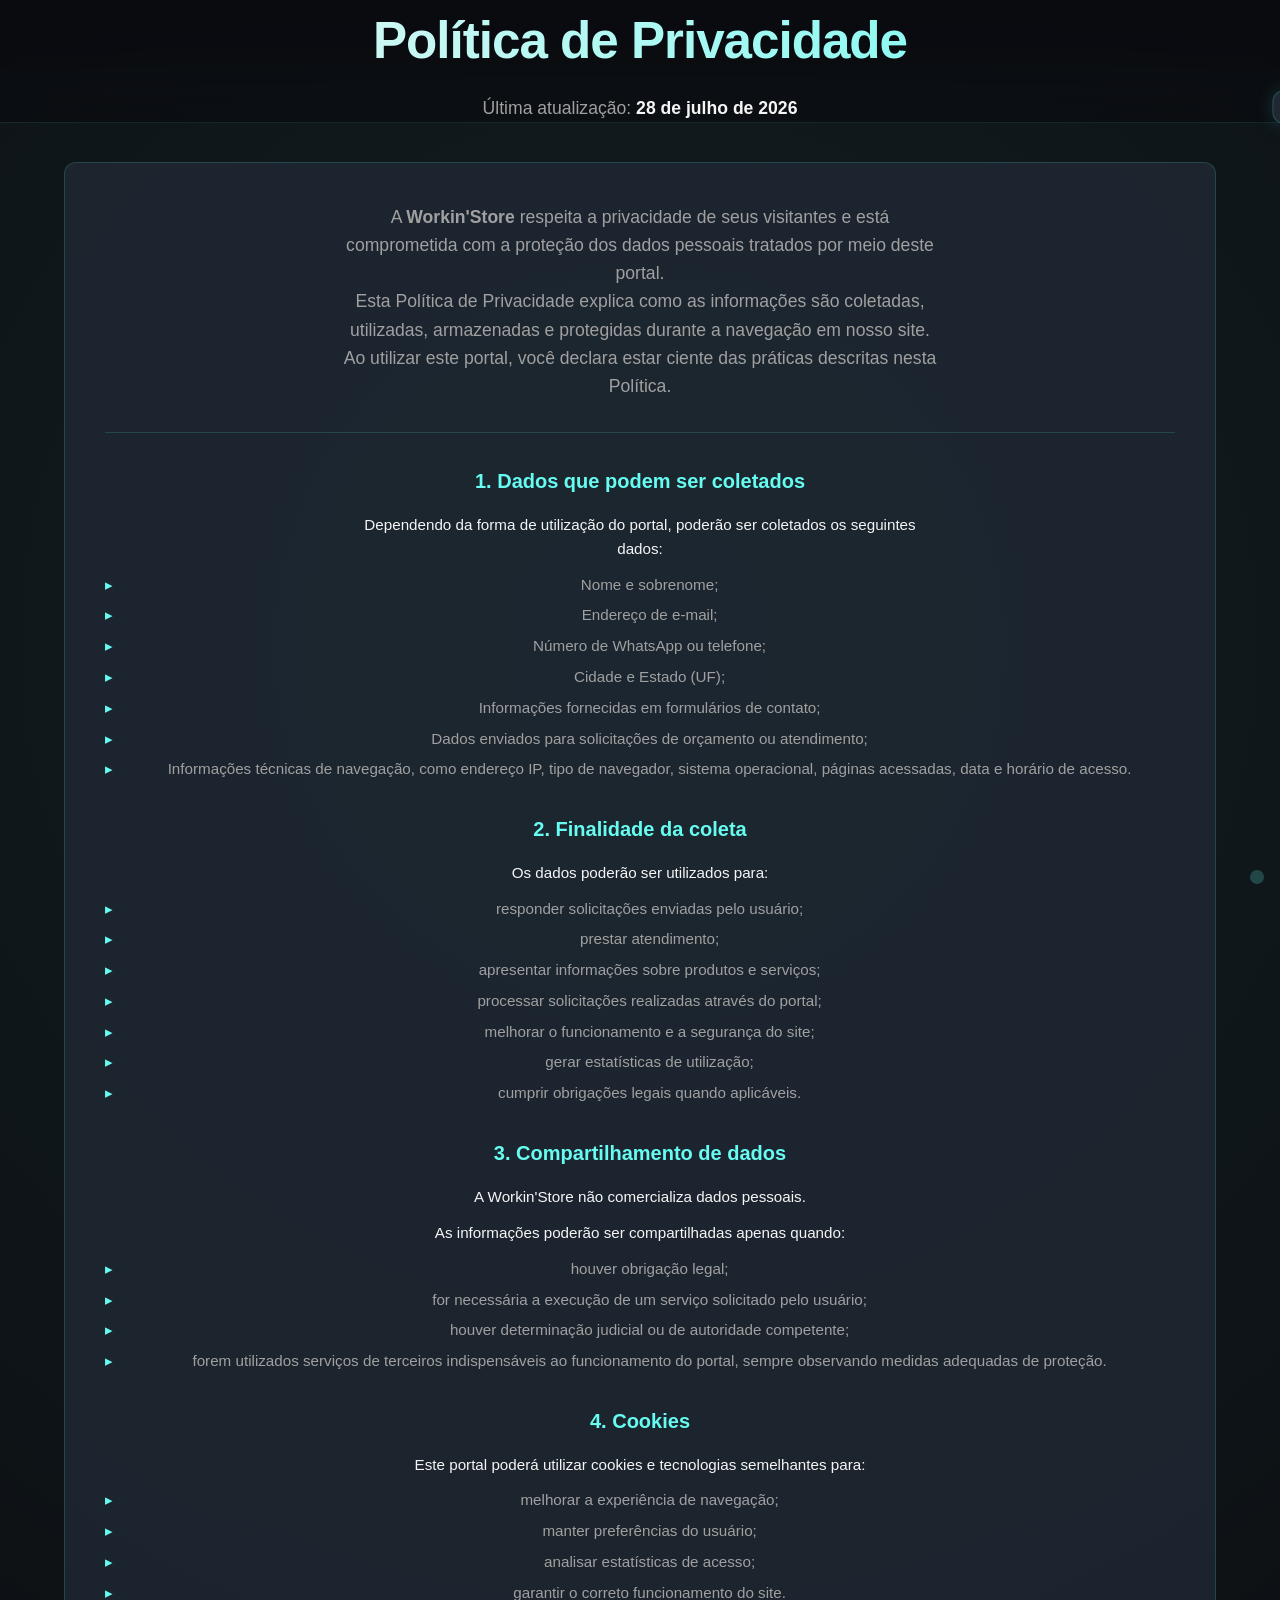
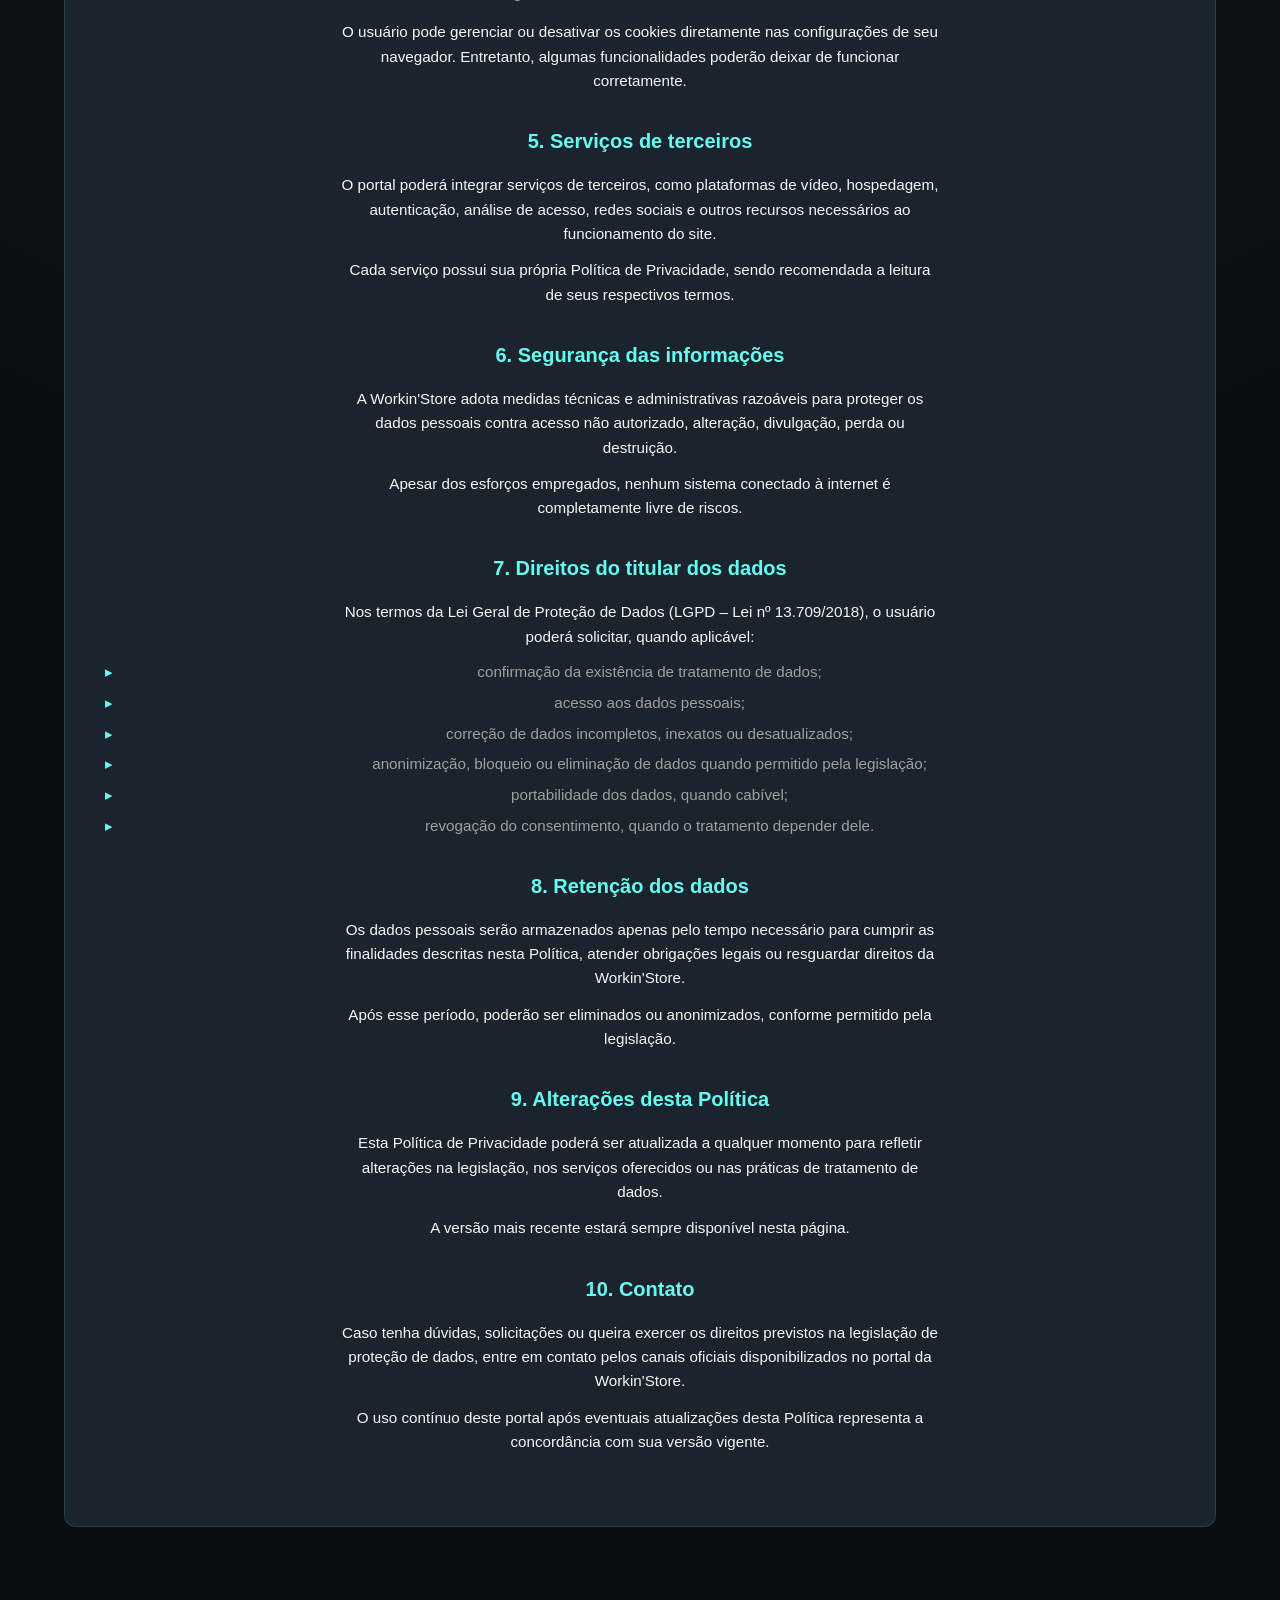
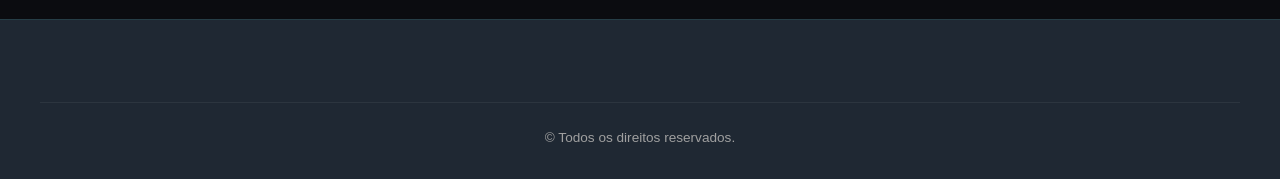
==== commit 3748532d: "Update index.html" ====
--- a/politicas/index.html
+++ b/politicas/index.html
@@ -35,8 +35,6 @@
 
   <!-- Hero -->
   <section class="hero">
-
- <!-- Seção da Política de Privacidade -->
 <section class="privacy-section">
   <div class="privacy-container">
     <header class="privacy-header">
@@ -148,7 +146,6 @@
     </div>
   </div>
 </section>
-
 
 
   </section>
--- a/politicas/style.css
+++ b/politicas/style.css
@@ -1036,11 +1036,11 @@
   animation: fadeInUp 0.5s ease both;
 }
 
-/* Estilos para a Seção de Política de Privacidade */
+/* Estilos para a seção de Política de Privacidade */
 .privacy-section {
-  max-width: 1000px;
-  margin: 0 auto;
-  padding: 120px 1.5rem 80px;
+  max-width: 1200px;
+  margin: 2rem auto;
+  padding: 0 1.5rem;
 }
 
 .privacy-container {
@@ -1048,16 +1048,14 @@
   border: 1px solid rgba(102, 252, 241, 0.15);
   border-radius: var(--radius);
   padding: 2.5rem;
-  box-shadow: var(--shadow);
 }
 
 .privacy-header {
   margin-bottom: 2rem;
-  text-align: left;
 }
 
 .privacy-title {
-  font-size: clamp(1.8rem, 4vw, 2.5rem);
+  font-size: 2rem;
   color: var(--primary);
   margin-bottom: 0.5rem;
 }
@@ -1074,7 +1072,8 @@
 
 .privacy-intro {
   margin-bottom: 1rem;
-  font-size: 1.05rem;
+  font-size: 1rem;
+  line-height: 1.6;
   color: var(--text);
 }
 
@@ -1092,16 +1091,14 @@
 .privacy-block h2 {
   font-size: 1.25rem;
   color: var(--primary);
+  margin-bottom: 1rem;
+}
+
+.privacy-block p {
+  color: var(--text);
   margin-bottom: 0.75rem;
-  display: flex;
-  align-items: center;
-  gap: 0.5rem;
-}
-
-.privacy-block p {
-  color: var(--text);
-  margin-bottom: 0.75rem;
-  font-size: 0.98rem;
+  font-size: 0.95rem;
+  line-height: 1.6;
 }
 
 .privacy-list {
@@ -1113,8 +1110,9 @@
 .privacy-list li {
   position: relative;
   color: var(--text-muted);
-  margin-bottom: 0.4rem;
+  margin-bottom: 0.5rem;
   font-size: 0.95rem;
+  line-height: 1.5;
 }
 
 .privacy-list li::before {
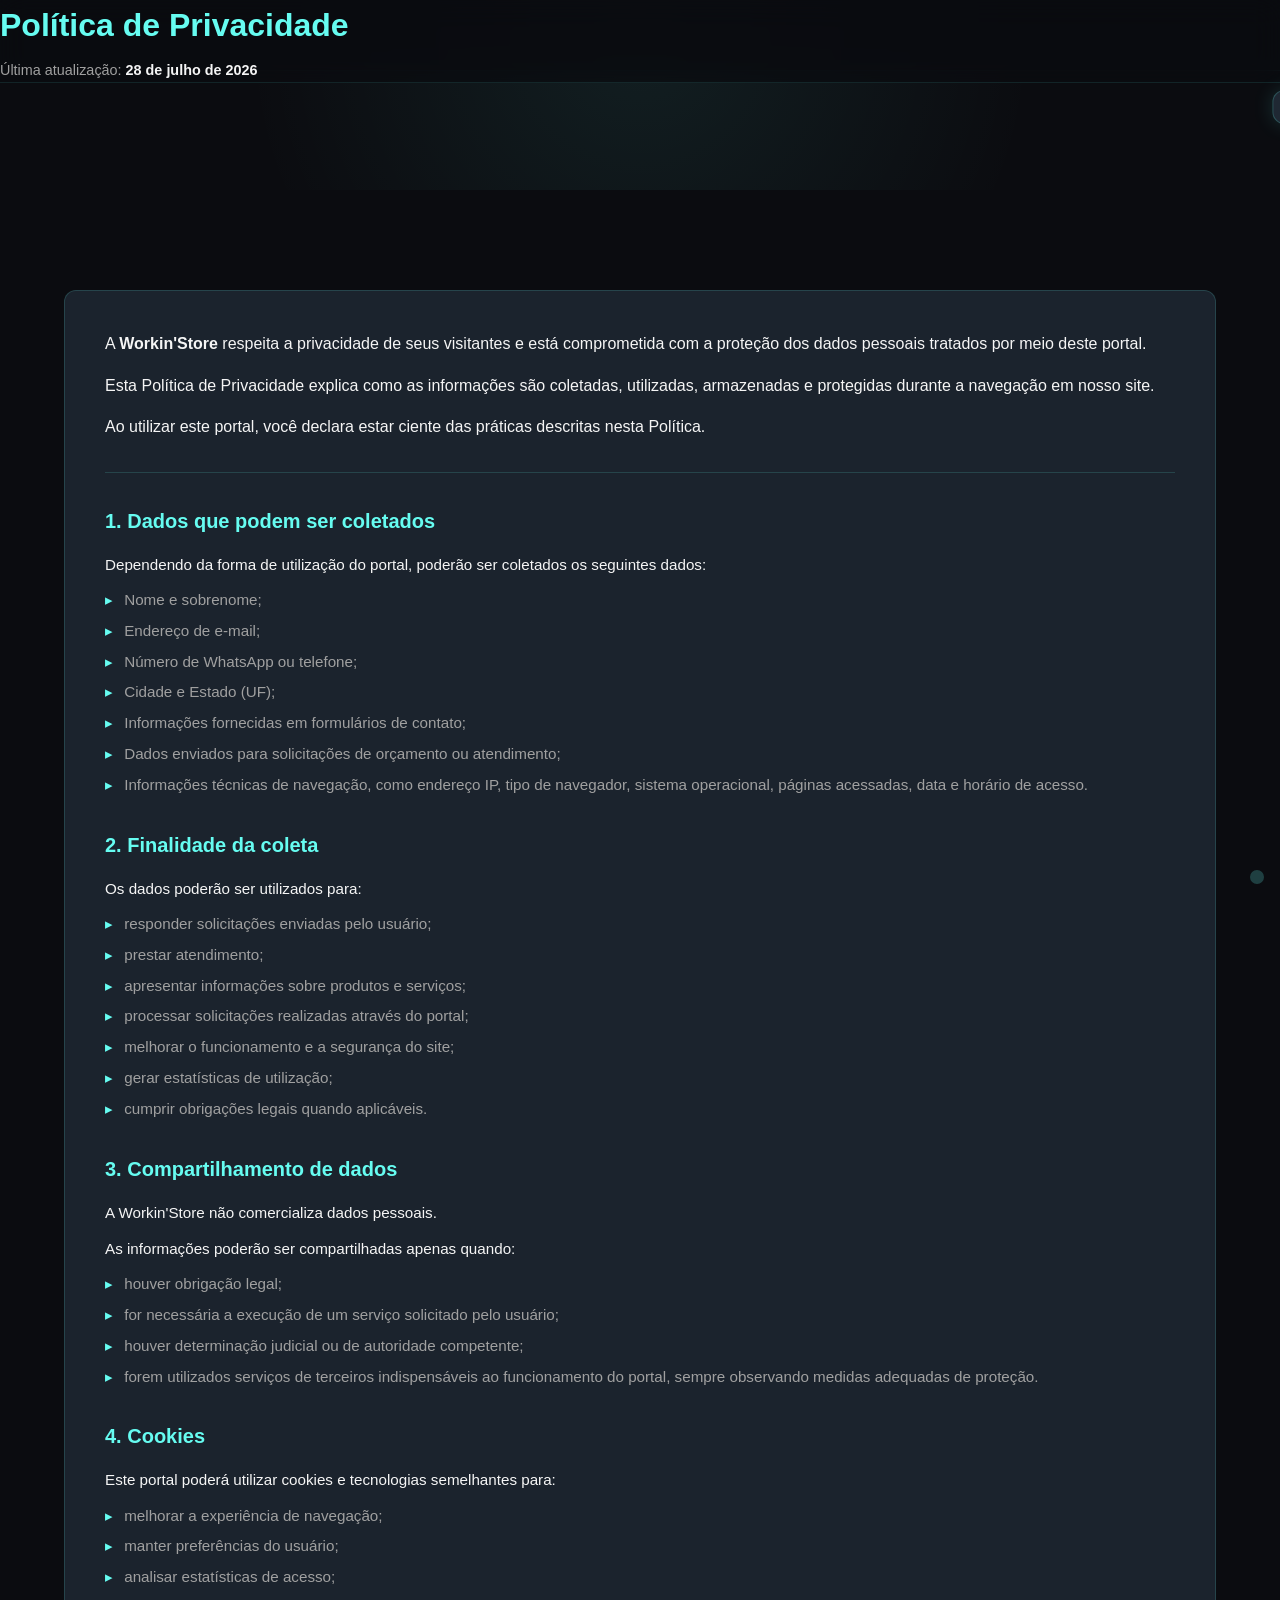
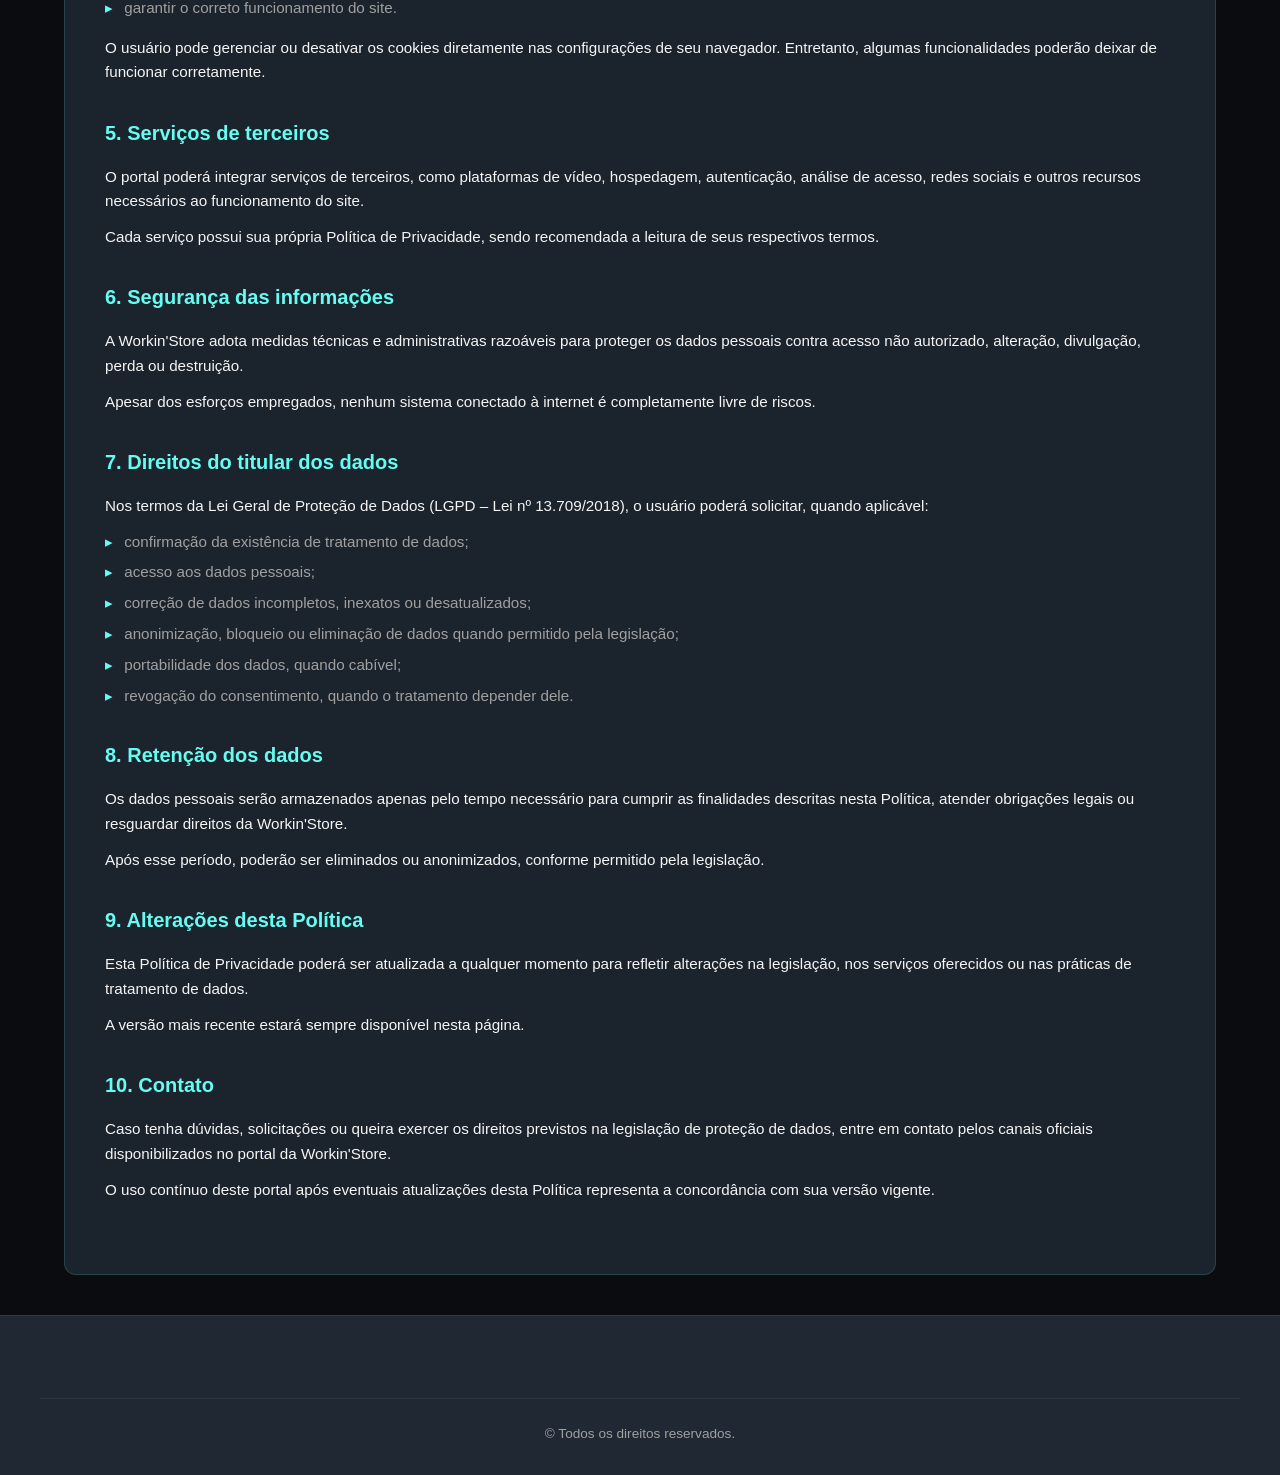
==== commit c3054f50: "Update index.html" ====
--- a/politicas/index.html
+++ b/politicas/index.html
@@ -35,7 +35,10 @@
 
   <!-- Hero -->
   <section class="hero">
-<section class="privacy-section">
+
+  </section>
+
+  <section class="privacy-section">
   <div class="privacy-container">
     <header class="privacy-header">
       <h1 class="privacy-title">Política de Privacidade</h1>
@@ -146,10 +149,6 @@
     </div>
   </div>
 </section>
-
-
-  </section>
-
 
   <!-- Painel Admin -->
   <section id="admin-panel" class="admin-panel hidden">
--- a/politicas/style.css
+++ b/politicas/style.css
@@ -1036,11 +1036,11 @@
   animation: fadeInUp 0.5s ease both;
 }
 
-/* Estilos para a seção de Política de Privacidade */
+/* Estilos ajustados para evitar sobreposição do header fixo */
 .privacy-section {
   max-width: 1200px;
-  margin: 2rem auto;
-  padding: 0 1.5rem;
+  margin: 0 auto;
+  padding: 100px 1.5rem 40px; /* padding-top de 100px resolve o problema do header fixo */
 }
 
 .privacy-container {
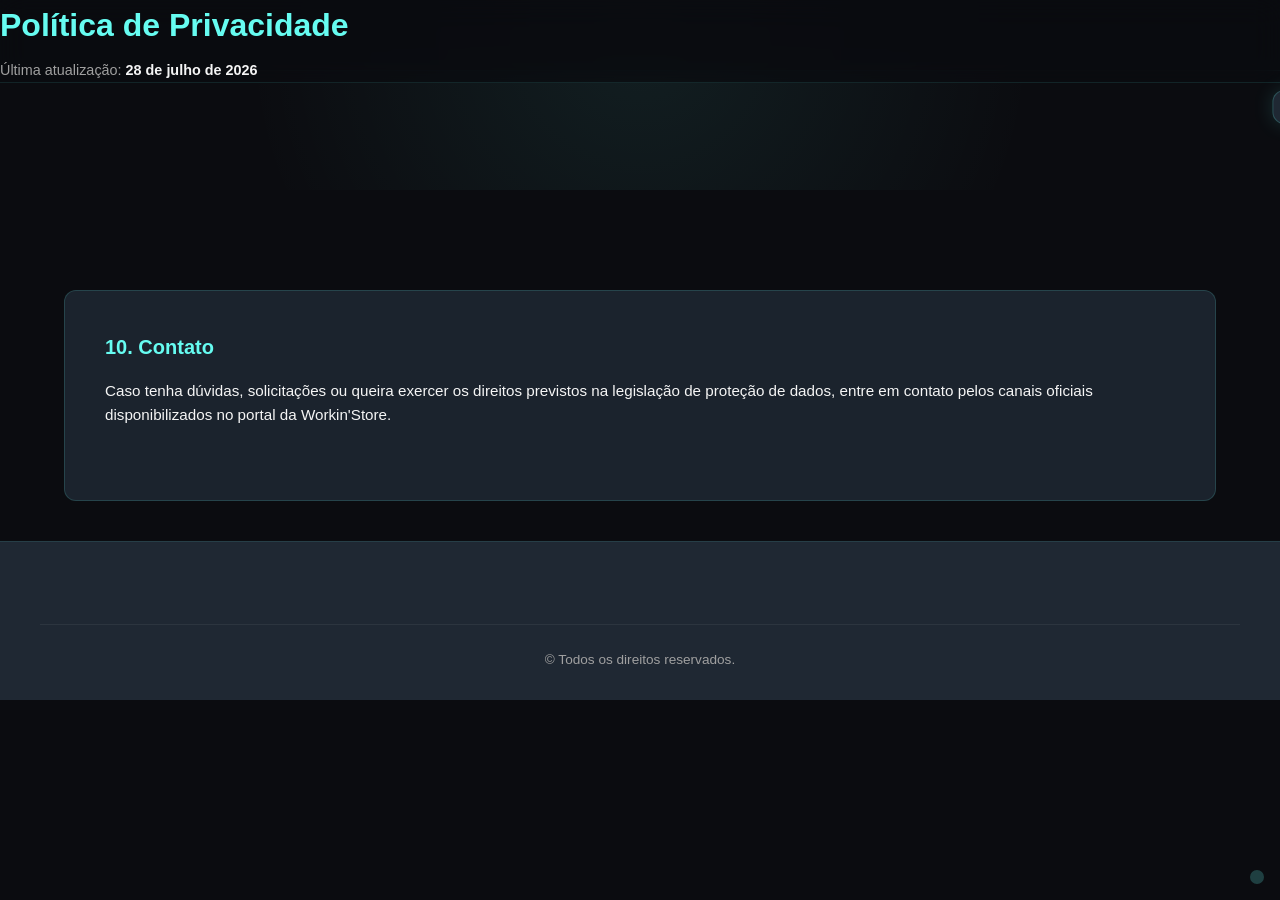
==== commit 2e795b22: "Update index.html" ====
--- a/politicas/index.html
+++ b/politicas/index.html
@@ -39,116 +39,21 @@
   </section>
 
   <section class="privacy-section">
-  <div class="privacy-container">
-    <header class="privacy-header">
-      <h1 class="privacy-title">Política de Privacidade</h1>
-      <p class="privacy-updated">Última atualização: <span>28 de julho de 2026</span></p>
-    </header>
-
-    <div class="privacy-content">
-      <p class="privacy-intro">A <strong>Workin'Store</strong> respeita a privacidade de seus visitantes e está comprometida com a proteção dos dados pessoais tratados por meio deste portal.</p>
-      <p class="privacy-intro">Esta Política de Privacidade explica como as informações são coletadas, utilizadas, armazenadas e protegidas durante a navegação em nosso site.</p>
-      <p class="privacy-intro">Ao utilizar este portal, você declara estar ciente das práticas descritas nesta Política.</p>
-
-      <hr class="privacy-divider">
-
-      <article class="privacy-block">
-        <h2>1. Dados que podem ser coletados</h2>
-        <p>Dependendo da forma de utilização do portal, poderão ser coletados os seguintes dados:</p>
-        <ul class="privacy-list">
-          <li>Nome e sobrenome;</li>
-          <li>Endereço de e-mail;</li>
-          <li>Número de WhatsApp ou telefone;</li>
-          <li>Cidade e Estado (UF);</li>
-          <li>Informações fornecidas em formulários de contato;</li>
-          <li>Dados enviados para solicitações de orçamento ou atendimento;</li>
-          <li>Informações técnicas de navegação, como endereço IP, tipo de navegador, sistema operacional, páginas acessadas, data e horário de acesso.</li>
-        </ul>
-      </article>
-
-      <article class="privacy-block">
-        <h2>2. Finalidade da coleta</h2>
-        <p>Os dados poderão ser utilizados para:</p>
-        <ul class="privacy-list">
-          <li>responder solicitações enviadas pelo usuário;</li>
-          <li>prestar atendimento;</li>
-          <li>apresentar informações sobre produtos e serviços;</li>
-          <li>processar solicitações realizadas através do portal;</li>
-          <li>melhorar o funcionamento e a segurança do site;</li>
-          <li>gerar estatísticas de utilização;</li>
-          <li>cumprir obrigações legais quando aplicáveis.</li>
-        </ul>
-      </article>
-
-      <article class="privacy-block">
-        <h2>3. Compartilhamento de dados</h2>
-        <p>A Workin'Store não comercializa dados pessoais.</p>
-        <p>As informações poderão ser compartilhadas apenas quando:</p>
-        <ul class="privacy-list">
-          <li>houver obrigação legal;</li>
-          <li>for necessária a execução de um serviço solicitado pelo usuário;</li>
-          <li>houver determinação judicial ou de autoridade competente;</li>
-          <li>forem utilizados serviços de terceiros indispensáveis ao funcionamento do portal, sempre observando medidas adequadas de proteção.</li>
-        </ul>
-      </article>
-
-      <article class="privacy-block">
-        <h2>4. Cookies</h2>
-        <p>Este portal poderá utilizar cookies e tecnologias semelhantes para:</p>
-        <ul class="privacy-list">
-          <li>melhorar a experiência de navegação;</li>
-          <li>manter preferências do usuário;</li>
-          <li>analisar estatísticas de acesso;</li>
-          <li>garantir o correto funcionamento do site.</li>
-        </ul>
-        <p>O usuário pode gerenciar ou desativar os cookies diretamente nas configurações de seu navegador. Entretanto, algumas funcionalidades poderão deixar de funcionar corretamente.</p>
-      </article>
-
-      <article class="privacy-block">
-        <h2>5. Serviços de terceiros</h2>
-        <p>O portal poderá integrar serviços de terceiros, como plataformas de vídeo, hospedagem, autenticação, análise de acesso, redes sociais e outros recursos necessários ao funcionamento do site.</p>
-        <p>Cada serviço possui sua própria Política de Privacidade, sendo recomendada a leitura de seus respectivos termos.</p>
-      </article>
-
-      <article class="privacy-block">
-        <h2>6. Segurança das informações</h2>
-        <p>A Workin'Store adota medidas técnicas e administrativas razoáveis para proteger os dados pessoais contra acesso não autorizado, alteração, divulgação, perda ou destruição.</p>
-        <p>Apesar dos esforços empregados, nenhum sistema conectado à internet é completamente livre de riscos.</p>
-      </article>
-
-      <article class="privacy-block">
-        <h2>7. Direitos do titular dos dados</h2>
-        <p>Nos termos da Lei Geral de Proteção de Dados (LGPD – Lei nº 13.709/2018), o usuário poderá solicitar, quando aplicável:</p>
-        <ul class="privacy-list">
-          <li>confirmação da existência de tratamento de dados;</li>
-          <li>acesso aos dados pessoais;</li>
-          <li>correção de dados incompletos, inexatos ou desatualizados;</li>
-          <li>anonimização, bloqueio ou eliminação de dados quando permitido pela legislação;</li>
-          <li>portabilidade dos dados, quando cabível;</li>
-          <li>revogação do consentimento, quando o tratamento depender dele.</li>
-        </ul>
-      </article>
-
-      <article class="privacy-block">
-        <h2>8. Retenção dos dados</h2>
-        <p>Os dados pessoais serão armazenados apenas pelo tempo necessário para cumprir as finalidades descritas nesta Política, atender obrigações legais ou resguardar direitos da Workin'Store.</p>
-        <p>Após esse período, poderão ser eliminados ou anonimizados, conforme permitido pela legislação.</p>
-      </article>
-
-      <article class="privacy-block">
-        <h2>9. Alterações desta Política</h2>
-        <p>Esta Política de Privacidade poderá ser atualizada a qualquer momento para refletir alterações na legislação, nos serviços oferecidos ou nas práticas de tratamento de dados.</p>
-        <p>A versão mais recente estará sempre disponível nesta página.</p>
-      </article>
-
-      <article class="privacy-block">
-        <h2>10. Contato</h2>
-        <p>Caso tenha dúvidas, solicitações ou queira exercer os direitos previstos na legislação de proteção de dados, entre em contato pelos canais oficiais disponibilizados no portal da Workin'Store.</p>
-        <p>O uso contínuo deste portal após eventuais atualizações desta Política representa a concordância com sua versão vigente.</p>
-      </article>
-    </div>
-  </div>
-</section>
+    <div class="privacy-container">
+      <header class="privacy-header">
+        <h1 class="privacy-title">Política de Privacidade</h1>
+        <p class="privacy-updated">Última atualização: <span>28 de julho de 2026</span></p>
+      </header>
+
+      <div class="privacy-content">
+        <!-- ... (todo o seu conteúdo aqui, exatamente como você enviou) ... -->
+        <article class="privacy-block">
+          <h2>10. Contato</h2>
+          <p>Caso tenha dúvidas, solicitações ou queira exercer os direitos previstos na legislação de proteção de dados, entre em contato pelos canais oficiais disponibilizados no portal da Workin'Store.</p>
+        </article>
+      </div>
+    </div>
+  </section>
 
   <!-- Painel Admin -->
   <section id="admin-panel" class="admin-panel hidden">
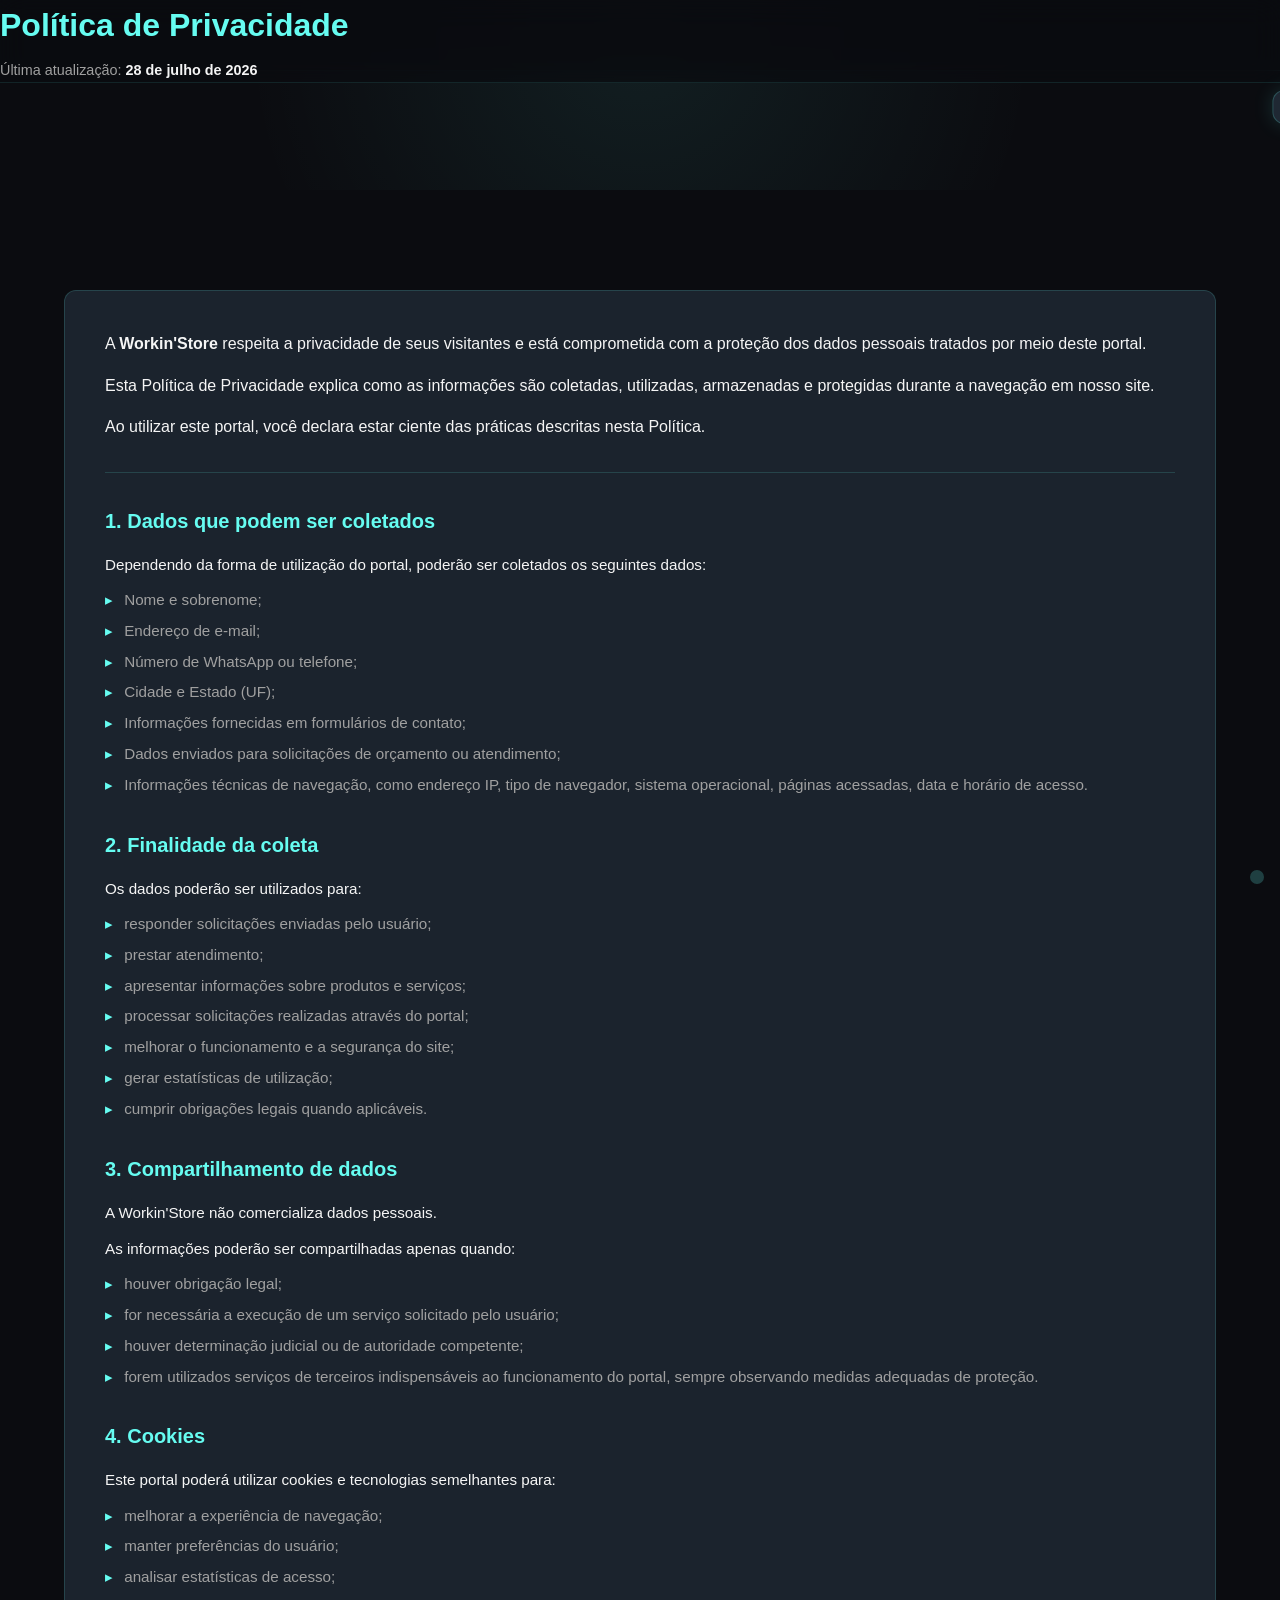
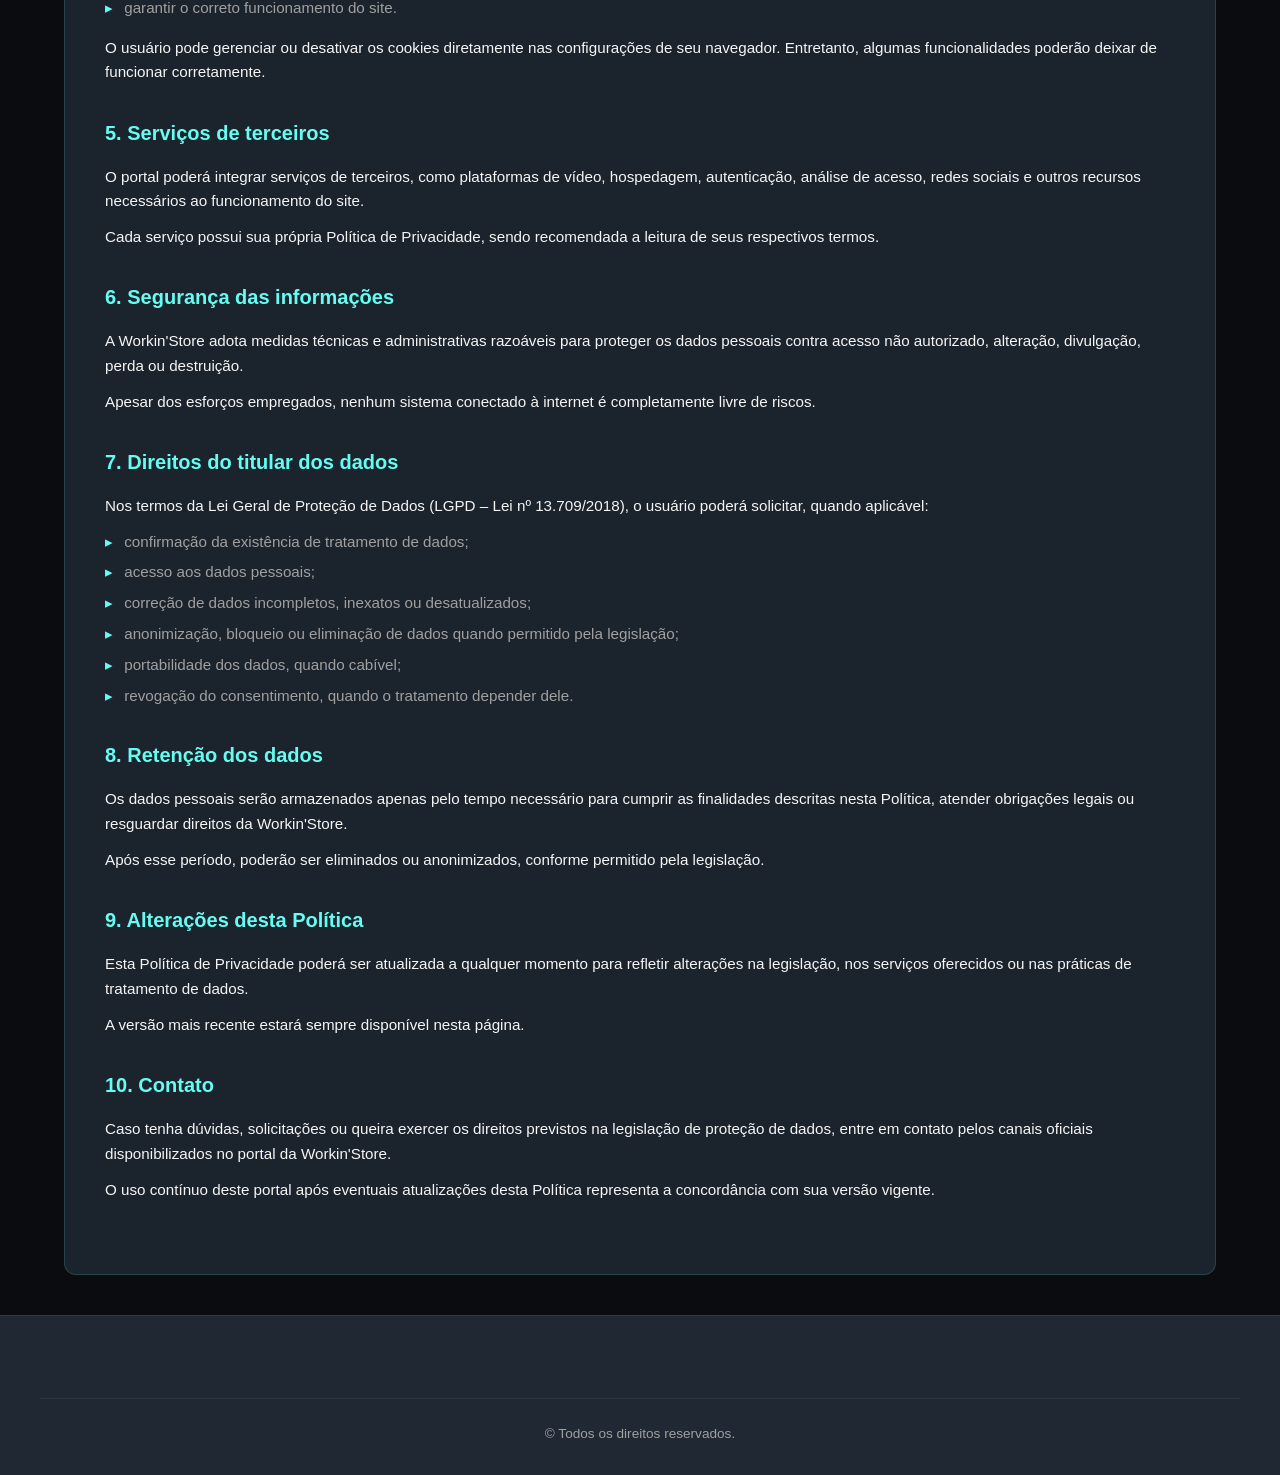
==== commit c8b62d15: "Update index.html" ====
--- a/politicas/index.html
+++ b/politicas/index.html
@@ -39,21 +39,117 @@
   </section>
 
   <section class="privacy-section">
-    <div class="privacy-container">
-      <header class="privacy-header">
-        <h1 class="privacy-title">Política de Privacidade</h1>
-        <p class="privacy-updated">Última atualização: <span>28 de julho de 2026</span></p>
-      </header>
-
-      <div class="privacy-content">
-        <!-- ... (todo o seu conteúdo aqui, exatamente como você enviou) ... -->
-        <article class="privacy-block">
-          <h2>10. Contato</h2>
-          <p>Caso tenha dúvidas, solicitações ou queira exercer os direitos previstos na legislação de proteção de dados, entre em contato pelos canais oficiais disponibilizados no portal da Workin'Store.</p>
-        </article>
-      </div>
-    </div>
-  </section>
+  <div class="privacy-container">
+    <header class="privacy-header">
+      <h1 class="privacy-title">Política de Privacidade</h1>
+      <p class="privacy-updated">Última atualização: <span>28 de julho de 2026</span></p>
+    </header>
+
+    <div class="privacy-content">
+      <p class="privacy-intro">A <strong>Workin'Store</strong> respeita a privacidade de seus visitantes e está comprometida com a proteção dos dados pessoais tratados por meio deste portal.</p>
+      <p class="privacy-intro">Esta Política de Privacidade explica como as informações são coletadas, utilizadas, armazenadas e protegidas durante a navegação em nosso site.</p>
+      <p class="privacy-intro">Ao utilizar este portal, você declara estar ciente das práticas descritas nesta Política.</p>
+
+      <hr class="privacy-divider">
+
+      <article class="privacy-block">
+        <h2>1. Dados que podem ser coletados</h2>
+        <p>Dependendo da forma de utilização do portal, poderão ser coletados os seguintes dados:</p>
+        <ul class="privacy-list">
+          <li>Nome e sobrenome;</li>
+          <li>Endereço de e-mail;</li>
+          <li>Número de WhatsApp ou telefone;</li>
+          <li>Cidade e Estado (UF);</li>
+          <li>Informações fornecidas em formulários de contato;</li>
+          <li>Dados enviados para solicitações de orçamento ou atendimento;</li>
+          <li>Informações técnicas de navegação, como endereço IP, tipo de navegador, sistema operacional, páginas acessadas, data e horário de acesso.</li>
+        </ul>
+      </article>
+
+      <article class="privacy-block">
+        <h2>2. Finalidade da coleta</h2>
+        <p>Os dados poderão ser utilizados para:</p>
+        <ul class="privacy-list">
+          <li>responder solicitações enviadas pelo usuário;</li>
+          <li>prestar atendimento;</li>
+          <li>apresentar informações sobre produtos e serviços;</li>
+          <li>processar solicitações realizadas através do portal;</li>
+          <li>melhorar o funcionamento e a segurança do site;</li>
+          <li>gerar estatísticas de utilização;</li>
+          <li>cumprir obrigações legais quando aplicáveis.</li>
+        </ul>
+      </article>
+
+      <article class="privacy-block">
+        <h2>3. Compartilhamento de dados</h2>
+        <p>A Workin'Store não comercializa dados pessoais.</p>
+        <p>As informações poderão ser compartilhadas apenas quando:</p>
+        <ul class="privacy-list">
+          <li>houver obrigação legal;</li>
+          <li>for necessária a execução de um serviço solicitado pelo usuário;</li>
+          <li>houver determinação judicial ou de autoridade competente;</li>
+          <li>forem utilizados serviços de terceiros indispensáveis ao funcionamento do portal, sempre observando medidas adequadas de proteção.</li>
+        </ul>
+      </article>
+
+      <article class="privacy-block">
+        <h2>4. Cookies</h2>
+        <p>Este portal poderá utilizar cookies e tecnologias semelhantes para:</p>
+        <ul class="privacy-list">
+          <li>melhorar a experiência de navegação;</li>
+          <li>manter preferências do usuário;</li>
+          <li>analisar estatísticas de acesso;</li>
+          <li>garantir o correto funcionamento do site.</li>
+        </ul>
+        <p>O usuário pode gerenciar ou desativar os cookies diretamente nas configurações de seu navegador. Entretanto, algumas funcionalidades poderão deixar de funcionar corretamente.</p>
+      </article>
+
+      <article class="privacy-block">
+        <h2>5. Serviços de terceiros</h2>
+        <p>O portal poderá integrar serviços de terceiros, como plataformas de vídeo, hospedagem, autenticação, análise de acesso, redes sociais e outros recursos necessários ao funcionamento do site.</p>
+        <p>Cada serviço possui sua própria Política de Privacidade, sendo recomendada a leitura de seus respectivos termos.</p>
+      </article>
+
+      <article class="privacy-block">
+        <h2>6. Segurança das informações</h2>
+        <p>A Workin'Store adota medidas técnicas e administrativas razoáveis para proteger os dados pessoais contra acesso não autorizado, alteração, divulgação, perda ou destruição.</p>
+        <p>Apesar dos esforços empregados, nenhum sistema conectado à internet é completamente livre de riscos.</p>
+      </article>
+
+      <article class="privacy-block">
+        <h2>7. Direitos do titular dos dados</h2>
+        <p>Nos termos da Lei Geral de Proteção de Dados (LGPD – Lei nº 13.709/2018), o usuário poderá solicitar, quando aplicável:</p>
+        <ul class="privacy-list">
+          <li>confirmação da existência de tratamento de dados;</li>
+          <li>acesso aos dados pessoais;</li>
+          <li>correção de dados incompletos, inexatos ou desatualizados;</li>
+          <li>anonimização, bloqueio ou eliminação de dados quando permitido pela legislação;</li>
+          <li>portabilidade dos dados, quando cabível;</li>
+          <li>revogação do consentimento, quando o tratamento depender dele.</li>
+        </ul>
+      </article>
+
+      <article class="privacy-block">
+        <h2>8. Retenção dos dados</h2>
+        <p>Os dados pessoais serão armazenados apenas pelo tempo necessário para cumprir as finalidades descritas nesta Política, atender obrigações legais ou resguardar direitos da Workin'Store.</p>
+        <p>Após esse período, poderão ser eliminados ou anonimizados, conforme permitido pela legislação.</p>
+      </article>
+
+      <article class="privacy-block">
+        <h2>9. Alterações desta Política</h2>
+        <p>Esta Política de Privacidade poderá ser atualizada a qualquer momento para refletir alterações na legislação, nos serviços oferecidos ou nas práticas de tratamento de dados.</p>
+        <p>A versão mais recente estará sempre disponível nesta página.</p>
+      </article>
+
+      <article class="privacy-block">
+        <h2>10. Contato</h2>
+        <p>Caso tenha dúvidas, solicitações ou queira exercer os direitos previstos na legislação de proteção de dados, entre em contato pelos canais oficiais disponibilizados no portal da Workin'Store.</p>
+        <p>O uso contínuo deste portal após eventuais atualizações desta Política representa a concordância com sua versão vigente.</p>
+      </article>
+    </div>
+  </div>
+</section>
+
 
   <!-- Painel Admin -->
   <section id="admin-panel" class="admin-panel hidden">
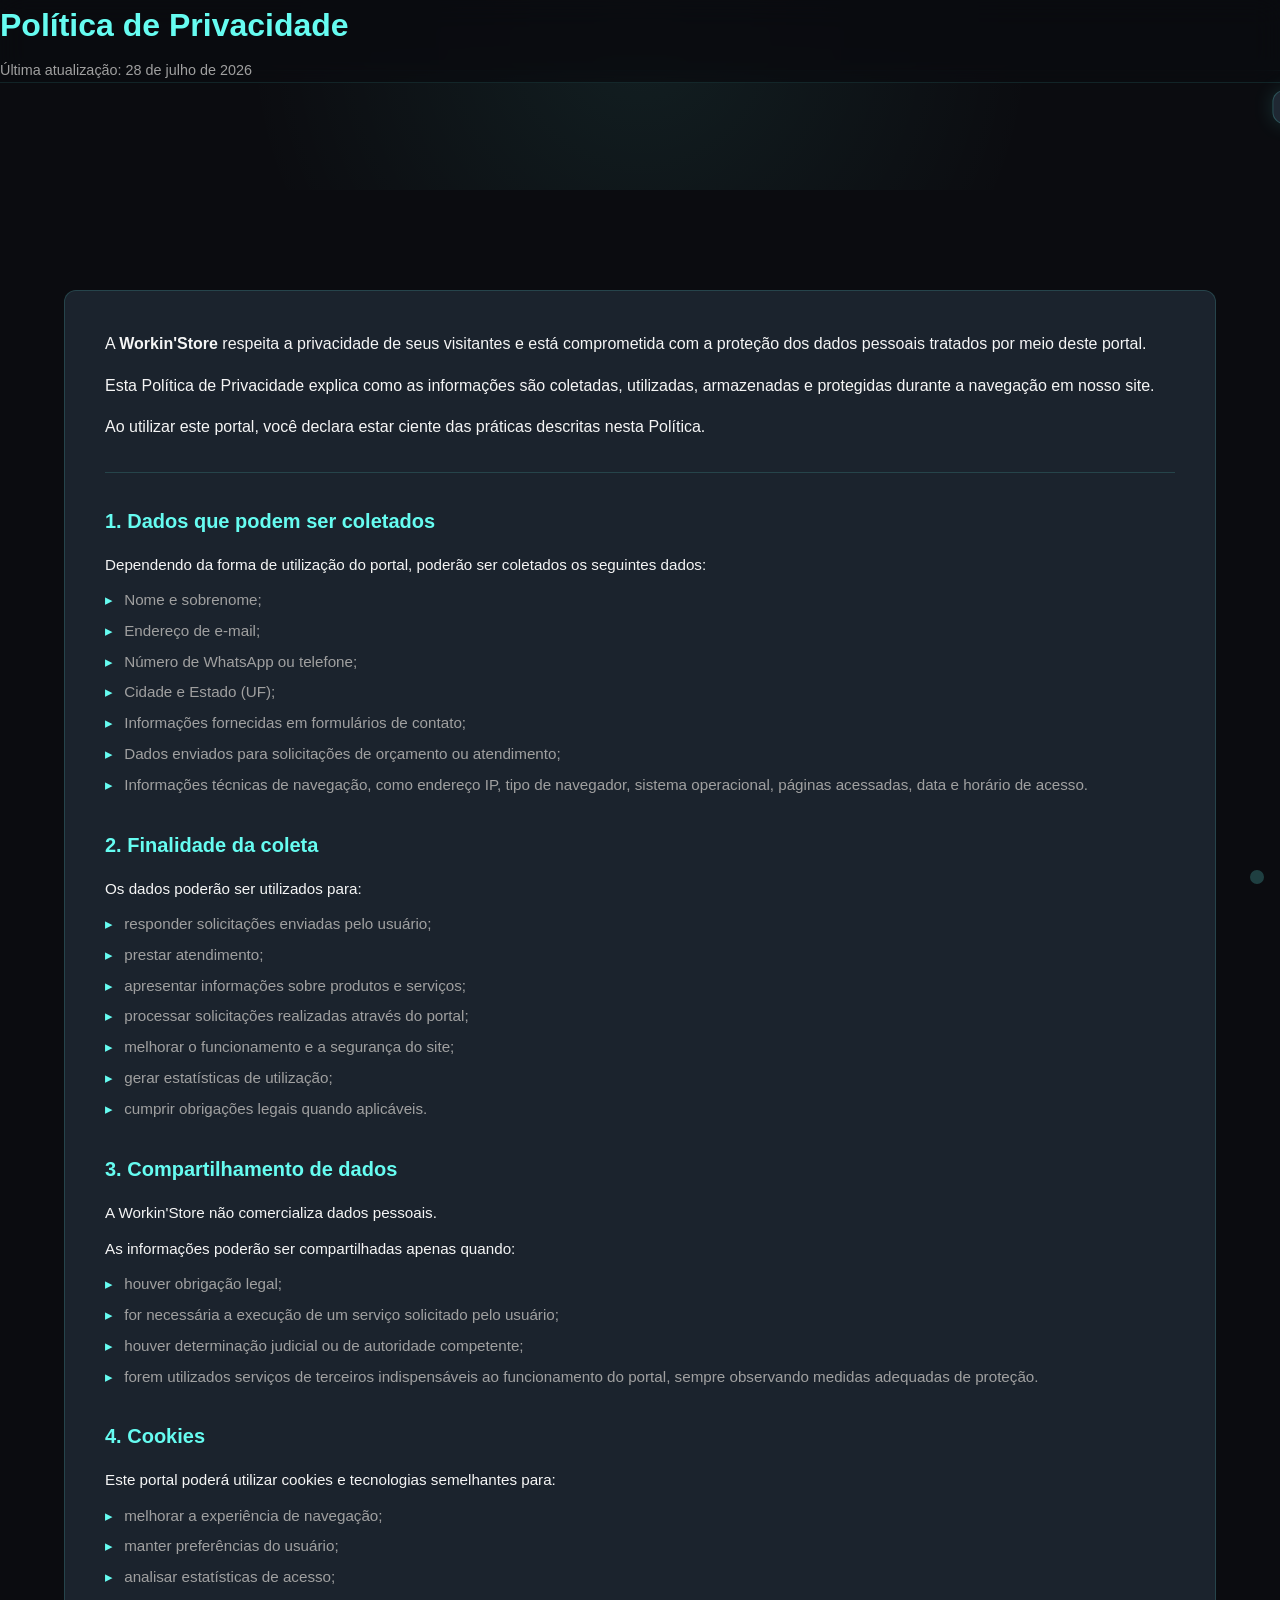
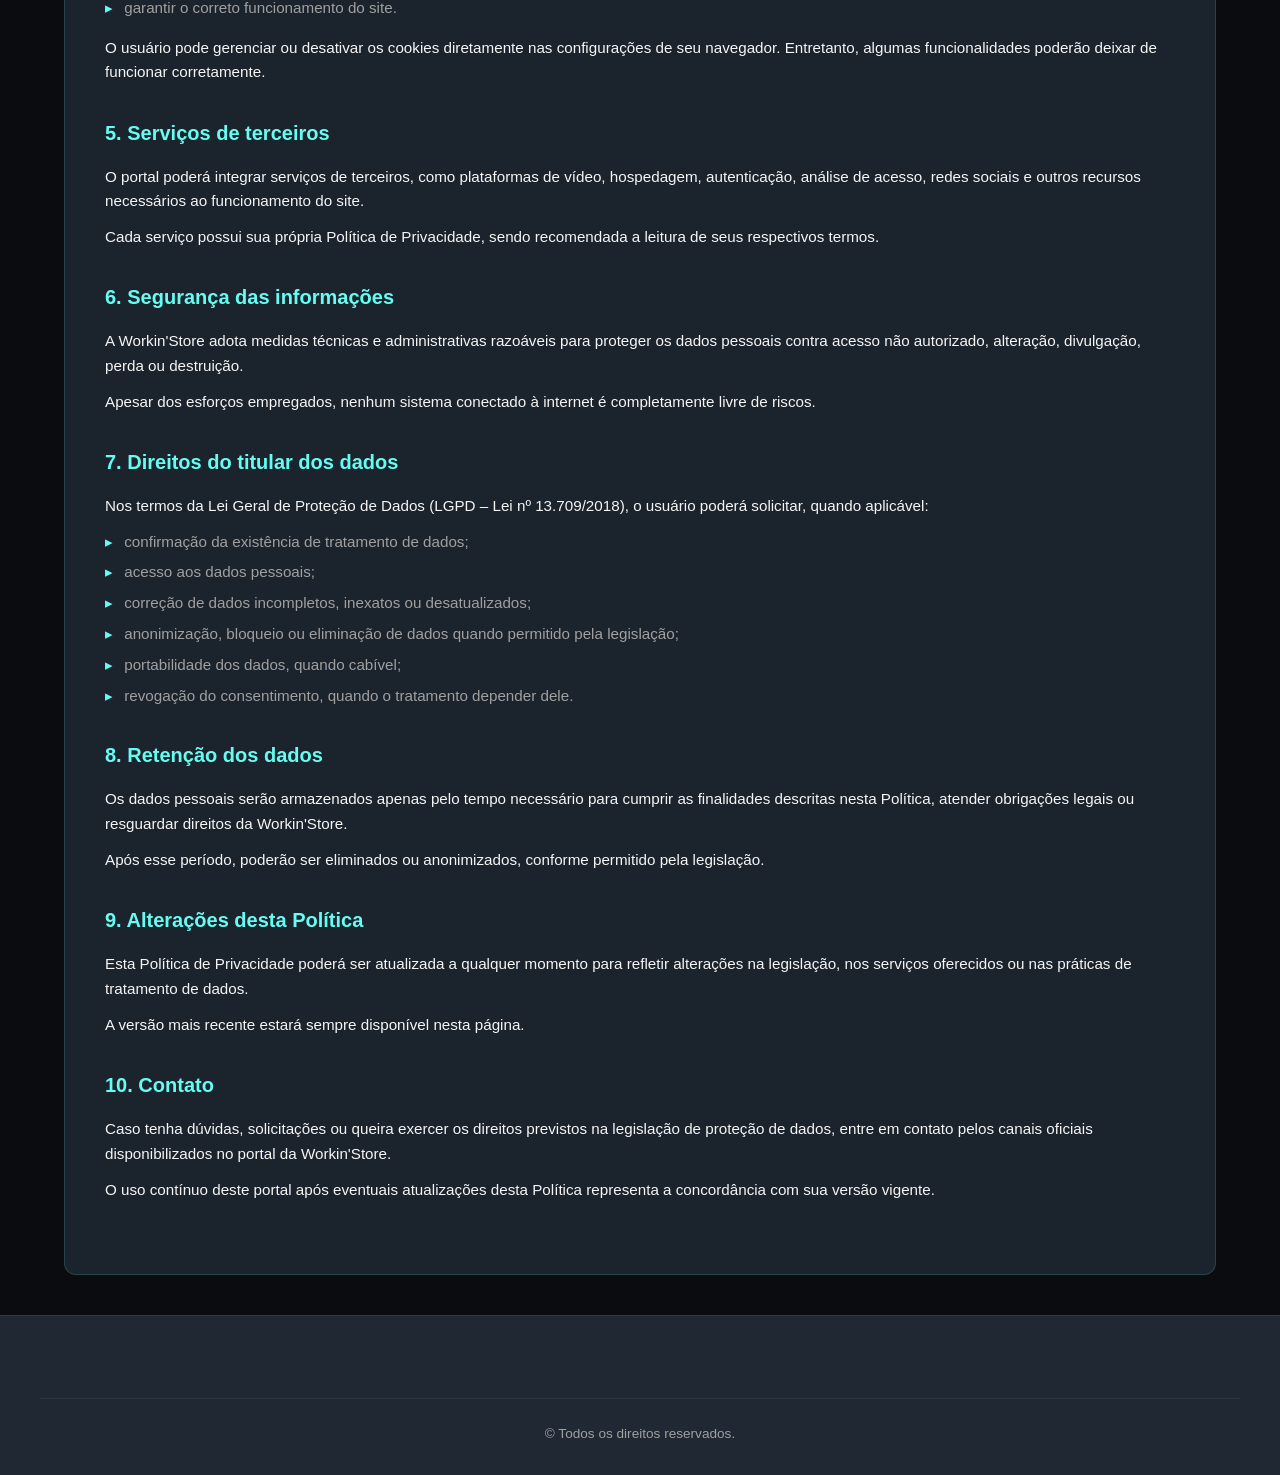
==== commit e35a16a1: "Update index.html" ====
--- a/politicas/index.html
+++ b/politicas/index.html
@@ -42,7 +42,7 @@
   <div class="privacy-container">
     <header class="privacy-header">
       <h1 class="privacy-title">Política de Privacidade</h1>
-      <p class="privacy-updated">Última atualização: <span>28 de julho de 2026</span></p>
+      <p class="privacy-updated">Última atualização: 28 de julho de 2026</p>
     </header>
 
     <div class="privacy-content">
@@ -149,6 +149,7 @@
     </div>
   </div>
 </section>
+
 
 
   <!-- Painel Admin -->
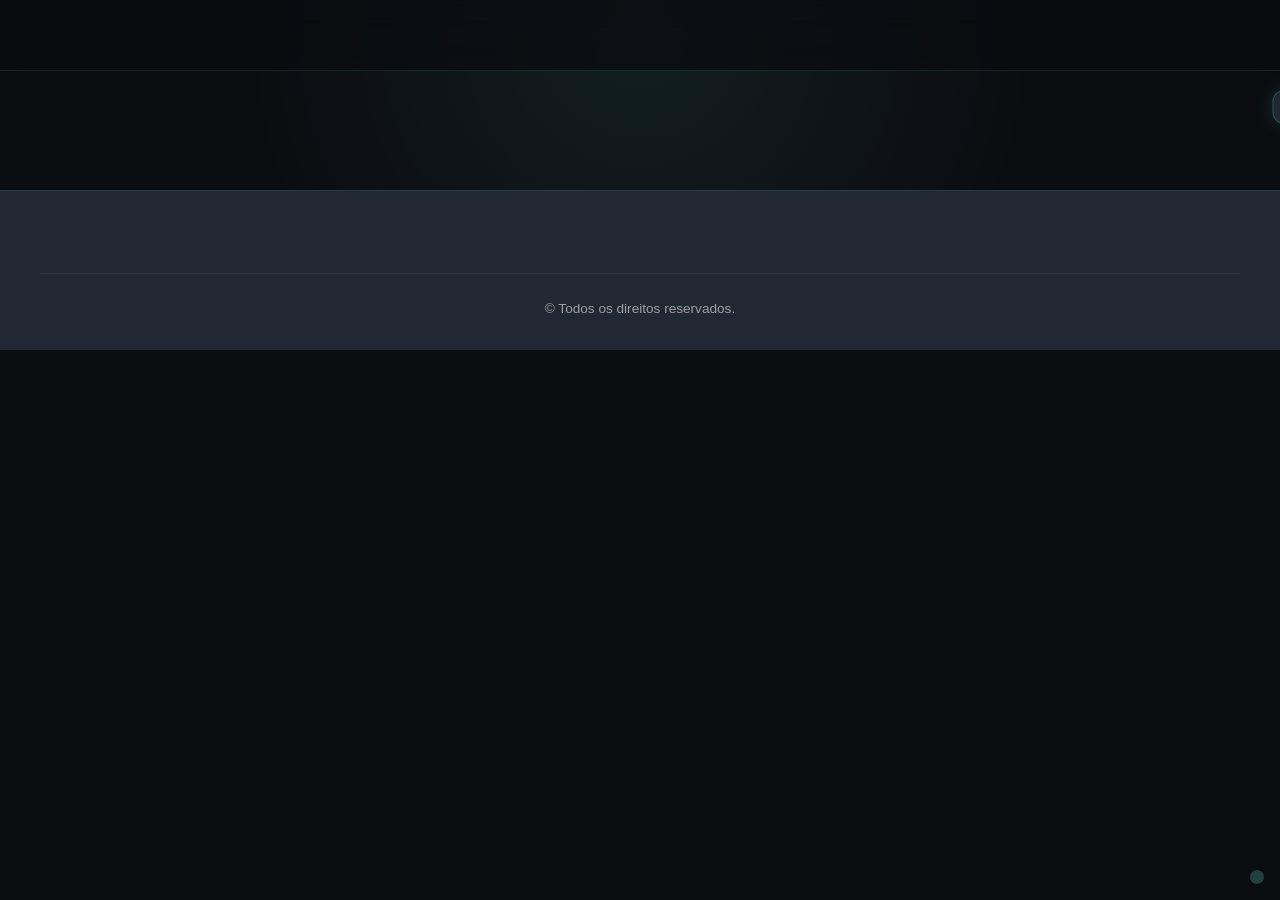
==== commit 21a7d1f1: "Update index.html" ====
--- a/politicas/index.html
+++ b/politicas/index.html
@@ -38,120 +38,6 @@
 
   </section>
 
-  <section class="privacy-section">
-  <div class="privacy-container">
-    <header class="privacy-header">
-      <h1 class="privacy-title">Política de Privacidade</h1>
-      <p class="privacy-updated">Última atualização: 28 de julho de 2026</p>
-    </header>
-
-    <div class="privacy-content">
-      <p class="privacy-intro">A <strong>Workin'Store</strong> respeita a privacidade de seus visitantes e está comprometida com a proteção dos dados pessoais tratados por meio deste portal.</p>
-      <p class="privacy-intro">Esta Política de Privacidade explica como as informações são coletadas, utilizadas, armazenadas e protegidas durante a navegação em nosso site.</p>
-      <p class="privacy-intro">Ao utilizar este portal, você declara estar ciente das práticas descritas nesta Política.</p>
-
-      <hr class="privacy-divider">
-
-      <article class="privacy-block">
-        <h2>1. Dados que podem ser coletados</h2>
-        <p>Dependendo da forma de utilização do portal, poderão ser coletados os seguintes dados:</p>
-        <ul class="privacy-list">
-          <li>Nome e sobrenome;</li>
-          <li>Endereço de e-mail;</li>
-          <li>Número de WhatsApp ou telefone;</li>
-          <li>Cidade e Estado (UF);</li>
-          <li>Informações fornecidas em formulários de contato;</li>
-          <li>Dados enviados para solicitações de orçamento ou atendimento;</li>
-          <li>Informações técnicas de navegação, como endereço IP, tipo de navegador, sistema operacional, páginas acessadas, data e horário de acesso.</li>
-        </ul>
-      </article>
-
-      <article class="privacy-block">
-        <h2>2. Finalidade da coleta</h2>
-        <p>Os dados poderão ser utilizados para:</p>
-        <ul class="privacy-list">
-          <li>responder solicitações enviadas pelo usuário;</li>
-          <li>prestar atendimento;</li>
-          <li>apresentar informações sobre produtos e serviços;</li>
-          <li>processar solicitações realizadas através do portal;</li>
-          <li>melhorar o funcionamento e a segurança do site;</li>
-          <li>gerar estatísticas de utilização;</li>
-          <li>cumprir obrigações legais quando aplicáveis.</li>
-        </ul>
-      </article>
-
-      <article class="privacy-block">
-        <h2>3. Compartilhamento de dados</h2>
-        <p>A Workin'Store não comercializa dados pessoais.</p>
-        <p>As informações poderão ser compartilhadas apenas quando:</p>
-        <ul class="privacy-list">
-          <li>houver obrigação legal;</li>
-          <li>for necessária a execução de um serviço solicitado pelo usuário;</li>
-          <li>houver determinação judicial ou de autoridade competente;</li>
-          <li>forem utilizados serviços de terceiros indispensáveis ao funcionamento do portal, sempre observando medidas adequadas de proteção.</li>
-        </ul>
-      </article>
-
-      <article class="privacy-block">
-        <h2>4. Cookies</h2>
-        <p>Este portal poderá utilizar cookies e tecnologias semelhantes para:</p>
-        <ul class="privacy-list">
-          <li>melhorar a experiência de navegação;</li>
-          <li>manter preferências do usuário;</li>
-          <li>analisar estatísticas de acesso;</li>
-          <li>garantir o correto funcionamento do site.</li>
-        </ul>
-        <p>O usuário pode gerenciar ou desativar os cookies diretamente nas configurações de seu navegador. Entretanto, algumas funcionalidades poderão deixar de funcionar corretamente.</p>
-      </article>
-
-      <article class="privacy-block">
-        <h2>5. Serviços de terceiros</h2>
-        <p>O portal poderá integrar serviços de terceiros, como plataformas de vídeo, hospedagem, autenticação, análise de acesso, redes sociais e outros recursos necessários ao funcionamento do site.</p>
-        <p>Cada serviço possui sua própria Política de Privacidade, sendo recomendada a leitura de seus respectivos termos.</p>
-      </article>
-
-      <article class="privacy-block">
-        <h2>6. Segurança das informações</h2>
-        <p>A Workin'Store adota medidas técnicas e administrativas razoáveis para proteger os dados pessoais contra acesso não autorizado, alteração, divulgação, perda ou destruição.</p>
-        <p>Apesar dos esforços empregados, nenhum sistema conectado à internet é completamente livre de riscos.</p>
-      </article>
-
-      <article class="privacy-block">
-        <h2>7. Direitos do titular dos dados</h2>
-        <p>Nos termos da Lei Geral de Proteção de Dados (LGPD – Lei nº 13.709/2018), o usuário poderá solicitar, quando aplicável:</p>
-        <ul class="privacy-list">
-          <li>confirmação da existência de tratamento de dados;</li>
-          <li>acesso aos dados pessoais;</li>
-          <li>correção de dados incompletos, inexatos ou desatualizados;</li>
-          <li>anonimização, bloqueio ou eliminação de dados quando permitido pela legislação;</li>
-          <li>portabilidade dos dados, quando cabível;</li>
-          <li>revogação do consentimento, quando o tratamento depender dele.</li>
-        </ul>
-      </article>
-
-      <article class="privacy-block">
-        <h2>8. Retenção dos dados</h2>
-        <p>Os dados pessoais serão armazenados apenas pelo tempo necessário para cumprir as finalidades descritas nesta Política, atender obrigações legais ou resguardar direitos da Workin'Store.</p>
-        <p>Após esse período, poderão ser eliminados ou anonimizados, conforme permitido pela legislação.</p>
-      </article>
-
-      <article class="privacy-block">
-        <h2>9. Alterações desta Política</h2>
-        <p>Esta Política de Privacidade poderá ser atualizada a qualquer momento para refletir alterações na legislação, nos serviços oferecidos ou nas práticas de tratamento de dados.</p>
-        <p>A versão mais recente estará sempre disponível nesta página.</p>
-      </article>
-
-      <article class="privacy-block">
-        <h2>10. Contato</h2>
-        <p>Caso tenha dúvidas, solicitações ou queira exercer os direitos previstos na legislação de proteção de dados, entre em contato pelos canais oficiais disponibilizados no portal da Workin'Store.</p>
-        <p>O uso contínuo deste portal após eventuais atualizações desta Política representa a concordância com sua versão vigente.</p>
-      </article>
-    </div>
-  </div>
-</section>
-
-
-
   <!-- Painel Admin -->
   <section id="admin-panel" class="admin-panel hidden">
     <h2>⚙️ Painel Administrativo</h2>
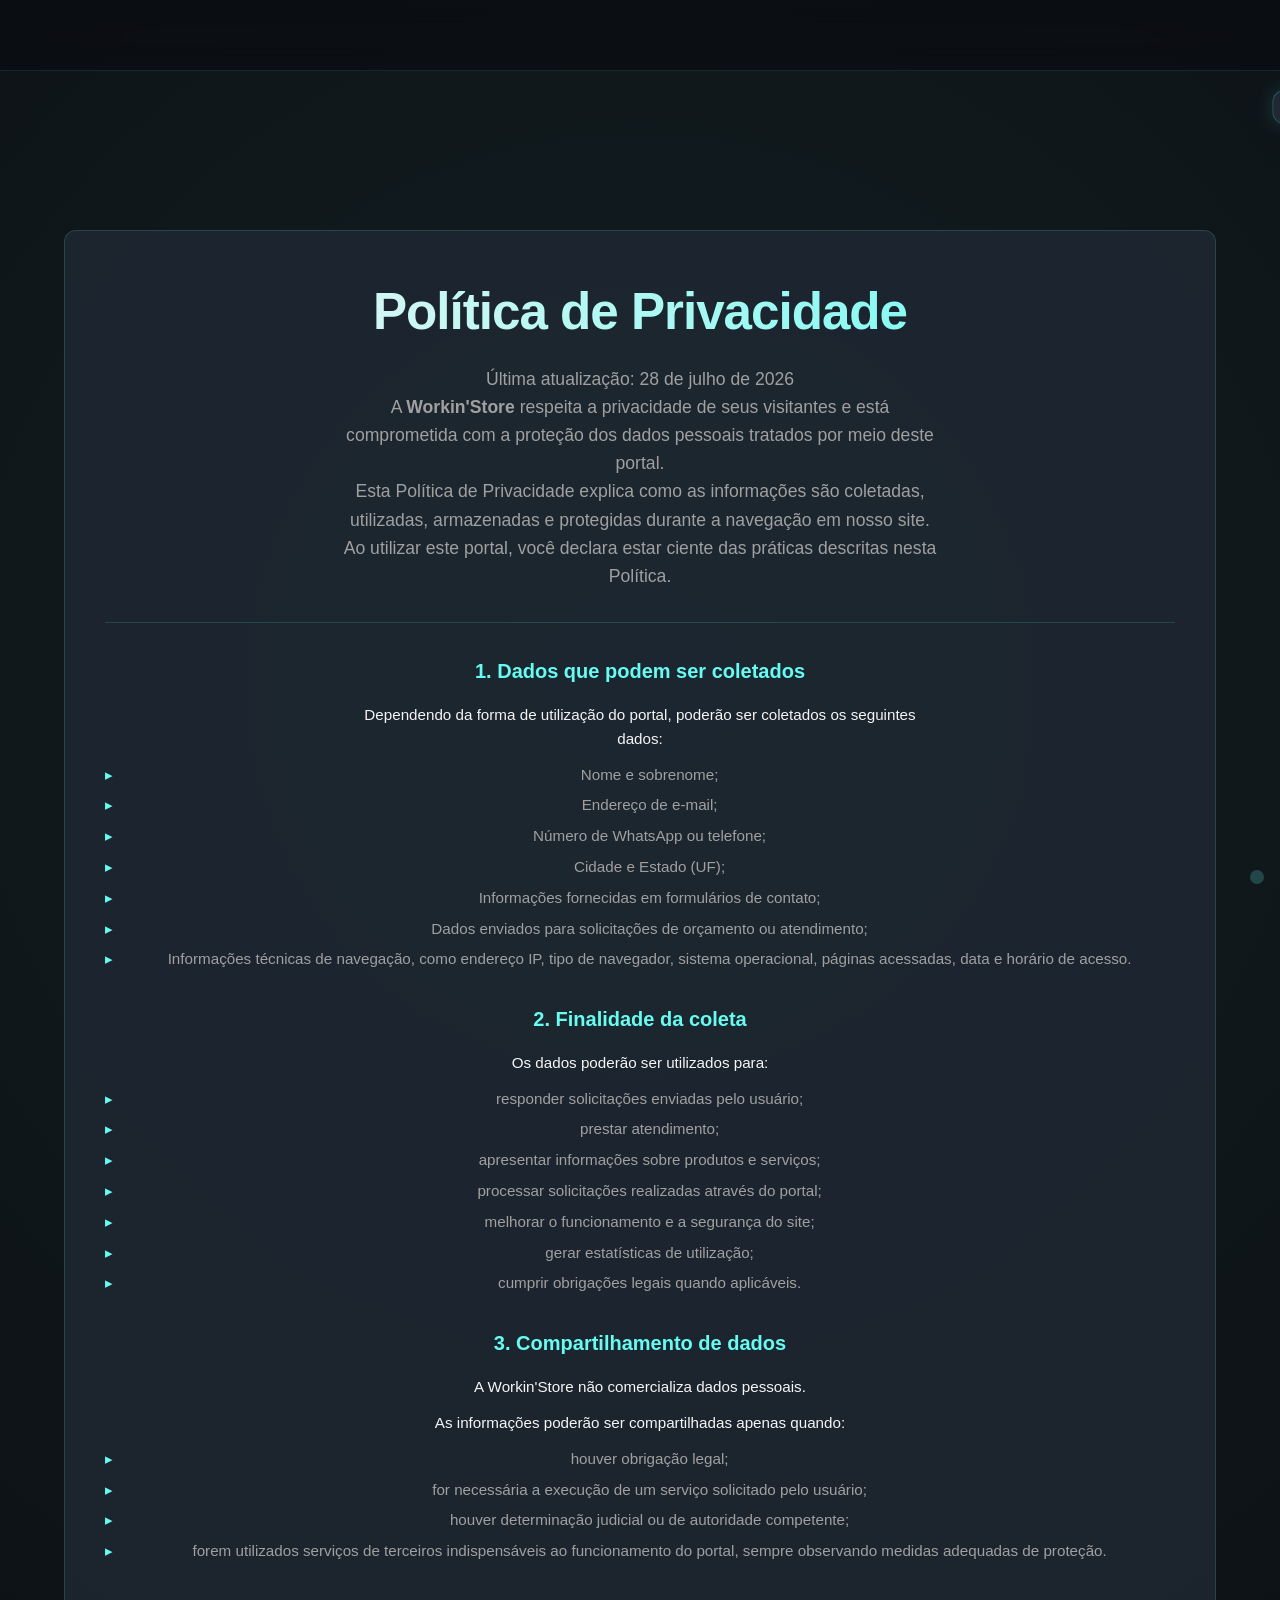
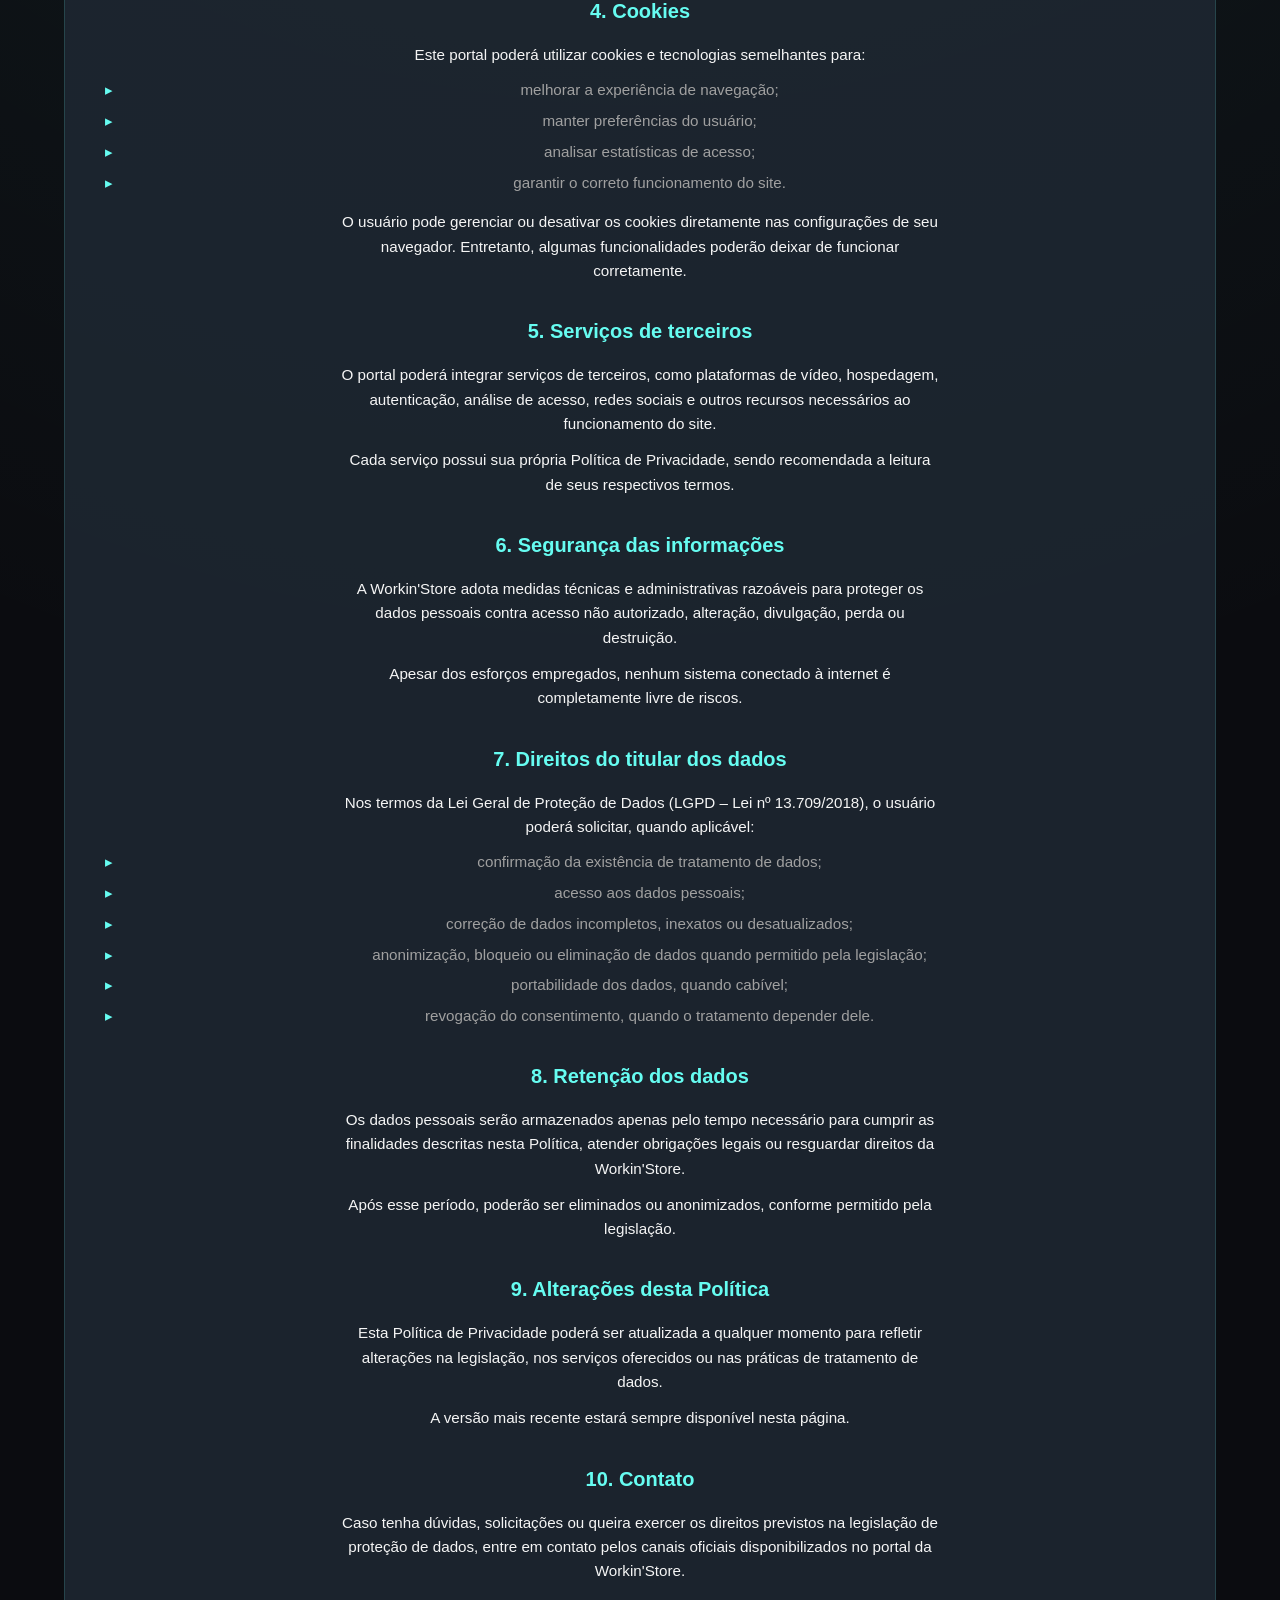
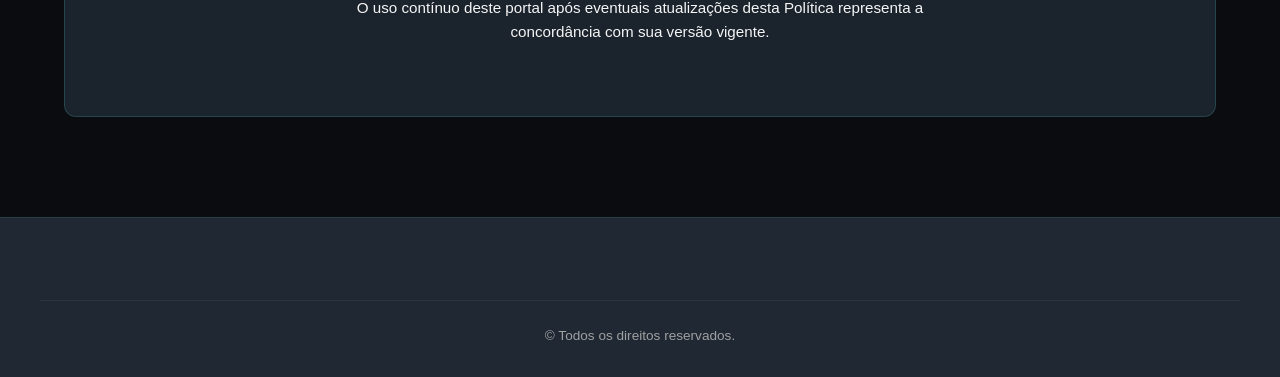
==== commit 1668714d: "Update index.html" ====
--- a/politicas/index.html
+++ b/politicas/index.html
@@ -36,6 +36,117 @@
   <!-- Hero -->
   <section class="hero">
 
+<section class="privacy-section">
+  <div class="privacy-container">
+    
+      <h1 class="privacy-title">Política de Privacidade</h1>
+      <p class="privacy-updated">Última atualização: 28 de julho de 2026</p>
+
+    <div class="privacy-content">
+      <p class="privacy-intro">A <strong>Workin'Store</strong> respeita a privacidade de seus visitantes e está comprometida com a proteção dos dados pessoais tratados por meio deste portal.</p>
+      <p class="privacy-intro">Esta Política de Privacidade explica como as informações são coletadas, utilizadas, armazenadas e protegidas durante a navegação em nosso site.</p>
+      <p class="privacy-intro">Ao utilizar este portal, você declara estar ciente das práticas descritas nesta Política.</p>
+
+      <hr class="privacy-divider">
+
+      <article class="privacy-block">
+        <h2>1. Dados que podem ser coletados</h2>
+        <p>Dependendo da forma de utilização do portal, poderão ser coletados os seguintes dados:</p>
+        <ul class="privacy-list">
+          <li>Nome e sobrenome;</li>
+          <li>Endereço de e-mail;</li>
+          <li>Número de WhatsApp ou telefone;</li>
+          <li>Cidade e Estado (UF);</li>
+          <li>Informações fornecidas em formulários de contato;</li>
+          <li>Dados enviados para solicitações de orçamento ou atendimento;</li>
+          <li>Informações técnicas de navegação, como endereço IP, tipo de navegador, sistema operacional, páginas acessadas, data e horário de acesso.</li>
+        </ul>
+      </article>
+
+      <article class="privacy-block">
+        <h2>2. Finalidade da coleta</h2>
+        <p>Os dados poderão ser utilizados para:</p>
+        <ul class="privacy-list">
+          <li>responder solicitações enviadas pelo usuário;</li>
+          <li>prestar atendimento;</li>
+          <li>apresentar informações sobre produtos e serviços;</li>
+          <li>processar solicitações realizadas através do portal;</li>
+          <li>melhorar o funcionamento e a segurança do site;</li>
+          <li>gerar estatísticas de utilização;</li>
+          <li>cumprir obrigações legais quando aplicáveis.</li>
+        </ul>
+      </article>
+
+      <article class="privacy-block">
+        <h2>3. Compartilhamento de dados</h2>
+        <p>A Workin'Store não comercializa dados pessoais.</p>
+        <p>As informações poderão ser compartilhadas apenas quando:</p>
+        <ul class="privacy-list">
+          <li>houver obrigação legal;</li>
+          <li>for necessária a execução de um serviço solicitado pelo usuário;</li>
+          <li>houver determinação judicial ou de autoridade competente;</li>
+          <li>forem utilizados serviços de terceiros indispensáveis ao funcionamento do portal, sempre observando medidas adequadas de proteção.</li>
+        </ul>
+      </article>
+
+      <article class="privacy-block">
+        <h2>4. Cookies</h2>
+        <p>Este portal poderá utilizar cookies e tecnologias semelhantes para:</p>
+        <ul class="privacy-list">
+          <li>melhorar a experiência de navegação;</li>
+          <li>manter preferências do usuário;</li>
+          <li>analisar estatísticas de acesso;</li>
+          <li>garantir o correto funcionamento do site.</li>
+        </ul>
+        <p>O usuário pode gerenciar ou desativar os cookies diretamente nas configurações de seu navegador. Entretanto, algumas funcionalidades poderão deixar de funcionar corretamente.</p>
+      </article>
+
+      <article class="privacy-block">
+        <h2>5. Serviços de terceiros</h2>
+        <p>O portal poderá integrar serviços de terceiros, como plataformas de vídeo, hospedagem, autenticação, análise de acesso, redes sociais e outros recursos necessários ao funcionamento do site.</p>
+        <p>Cada serviço possui sua própria Política de Privacidade, sendo recomendada a leitura de seus respectivos termos.</p>
+      </article>
+
+      <article class="privacy-block">
+        <h2>6. Segurança das informações</h2>
+        <p>A Workin'Store adota medidas técnicas e administrativas razoáveis para proteger os dados pessoais contra acesso não autorizado, alteração, divulgação, perda ou destruição.</p>
+        <p>Apesar dos esforços empregados, nenhum sistema conectado à internet é completamente livre de riscos.</p>
+      </article>
+
+      <article class="privacy-block">
+        <h2>7. Direitos do titular dos dados</h2>
+        <p>Nos termos da Lei Geral de Proteção de Dados (LGPD – Lei nº 13.709/2018), o usuário poderá solicitar, quando aplicável:</p>
+        <ul class="privacy-list">
+          <li>confirmação da existência de tratamento de dados;</li>
+          <li>acesso aos dados pessoais;</li>
+          <li>correção de dados incompletos, inexatos ou desatualizados;</li>
+          <li>anonimização, bloqueio ou eliminação de dados quando permitido pela legislação;</li>
+          <li>portabilidade dos dados, quando cabível;</li>
+          <li>revogação do consentimento, quando o tratamento depender dele.</li>
+        </ul>
+      </article>
+
+      <article class="privacy-block">
+        <h2>8. Retenção dos dados</h2>
+        <p>Os dados pessoais serão armazenados apenas pelo tempo necessário para cumprir as finalidades descritas nesta Política, atender obrigações legais ou resguardar direitos da Workin'Store.</p>
+        <p>Após esse período, poderão ser eliminados ou anonimizados, conforme permitido pela legislação.</p>
+      </article>
+
+      <article class="privacy-block">
+        <h2>9. Alterações desta Política</h2>
+        <p>Esta Política de Privacidade poderá ser atualizada a qualquer momento para refletir alterações na legislação, nos serviços oferecidos ou nas práticas de tratamento de dados.</p>
+        <p>A versão mais recente estará sempre disponível nesta página.</p>
+      </article>
+
+      <article class="privacy-block">
+        <h2>10. Contato</h2>
+        <p>Caso tenha dúvidas, solicitações ou queira exercer os direitos previstos na legislação de proteção de dados, entre em contato pelos canais oficiais disponibilizados no portal da Workin'Store.</p>
+        <p>O uso contínuo deste portal após eventuais atualizações desta Política representa a concordância com sua versão vigente.</p>
+      </article>
+    </div>
+  </div>
+</section>
+    
   </section>
 
   <!-- Painel Admin -->
